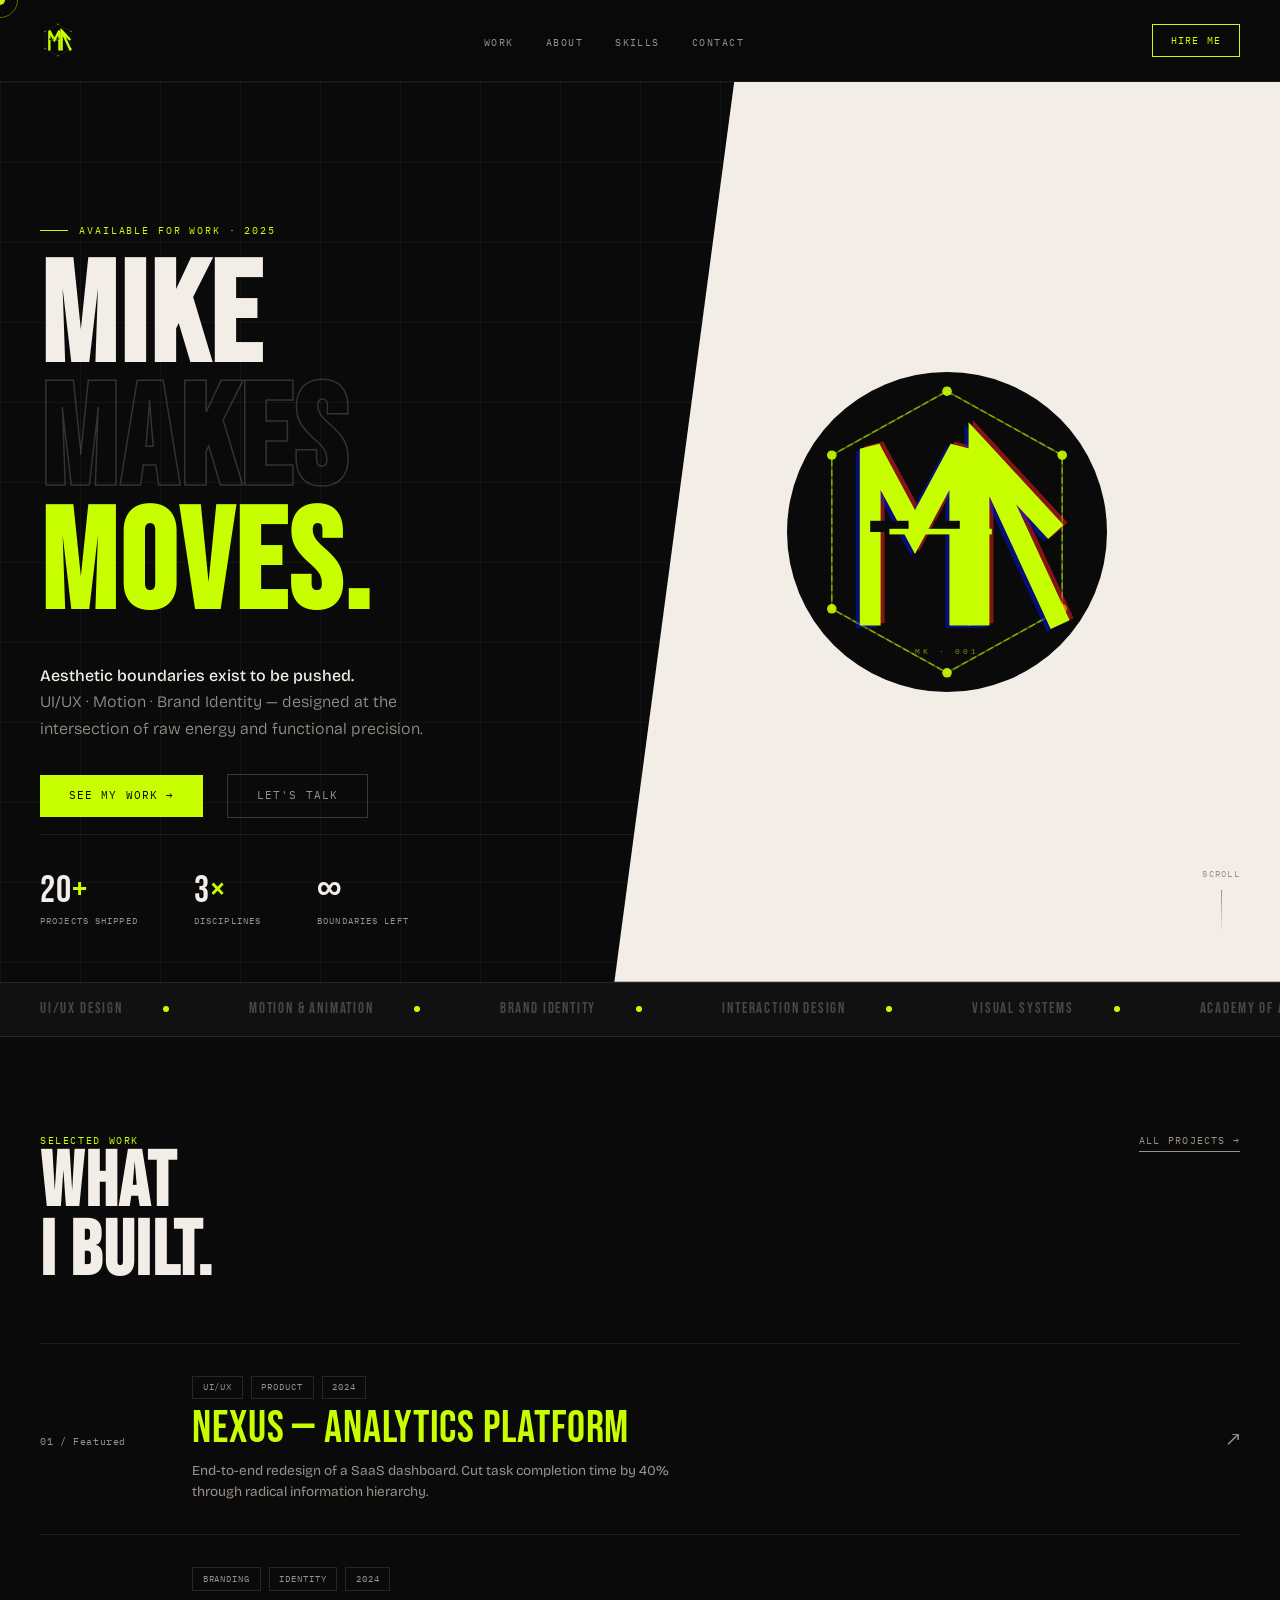
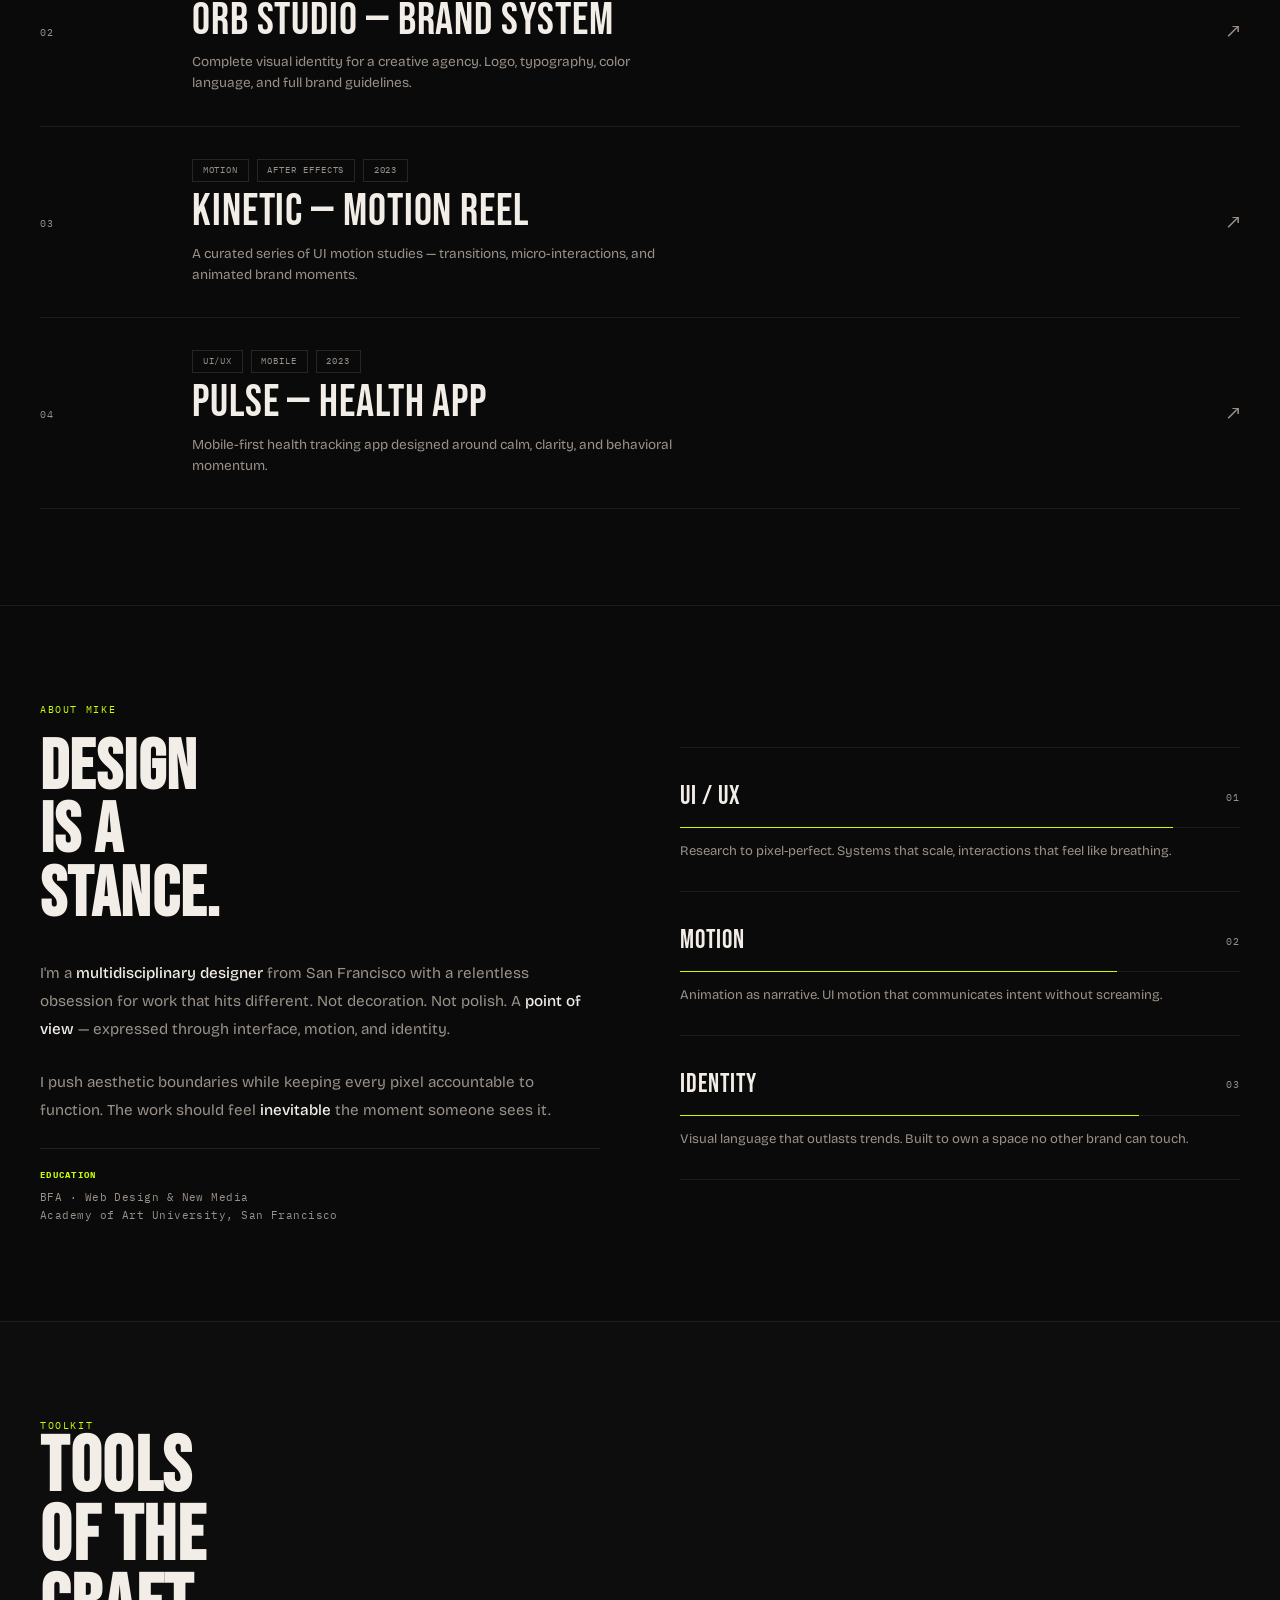
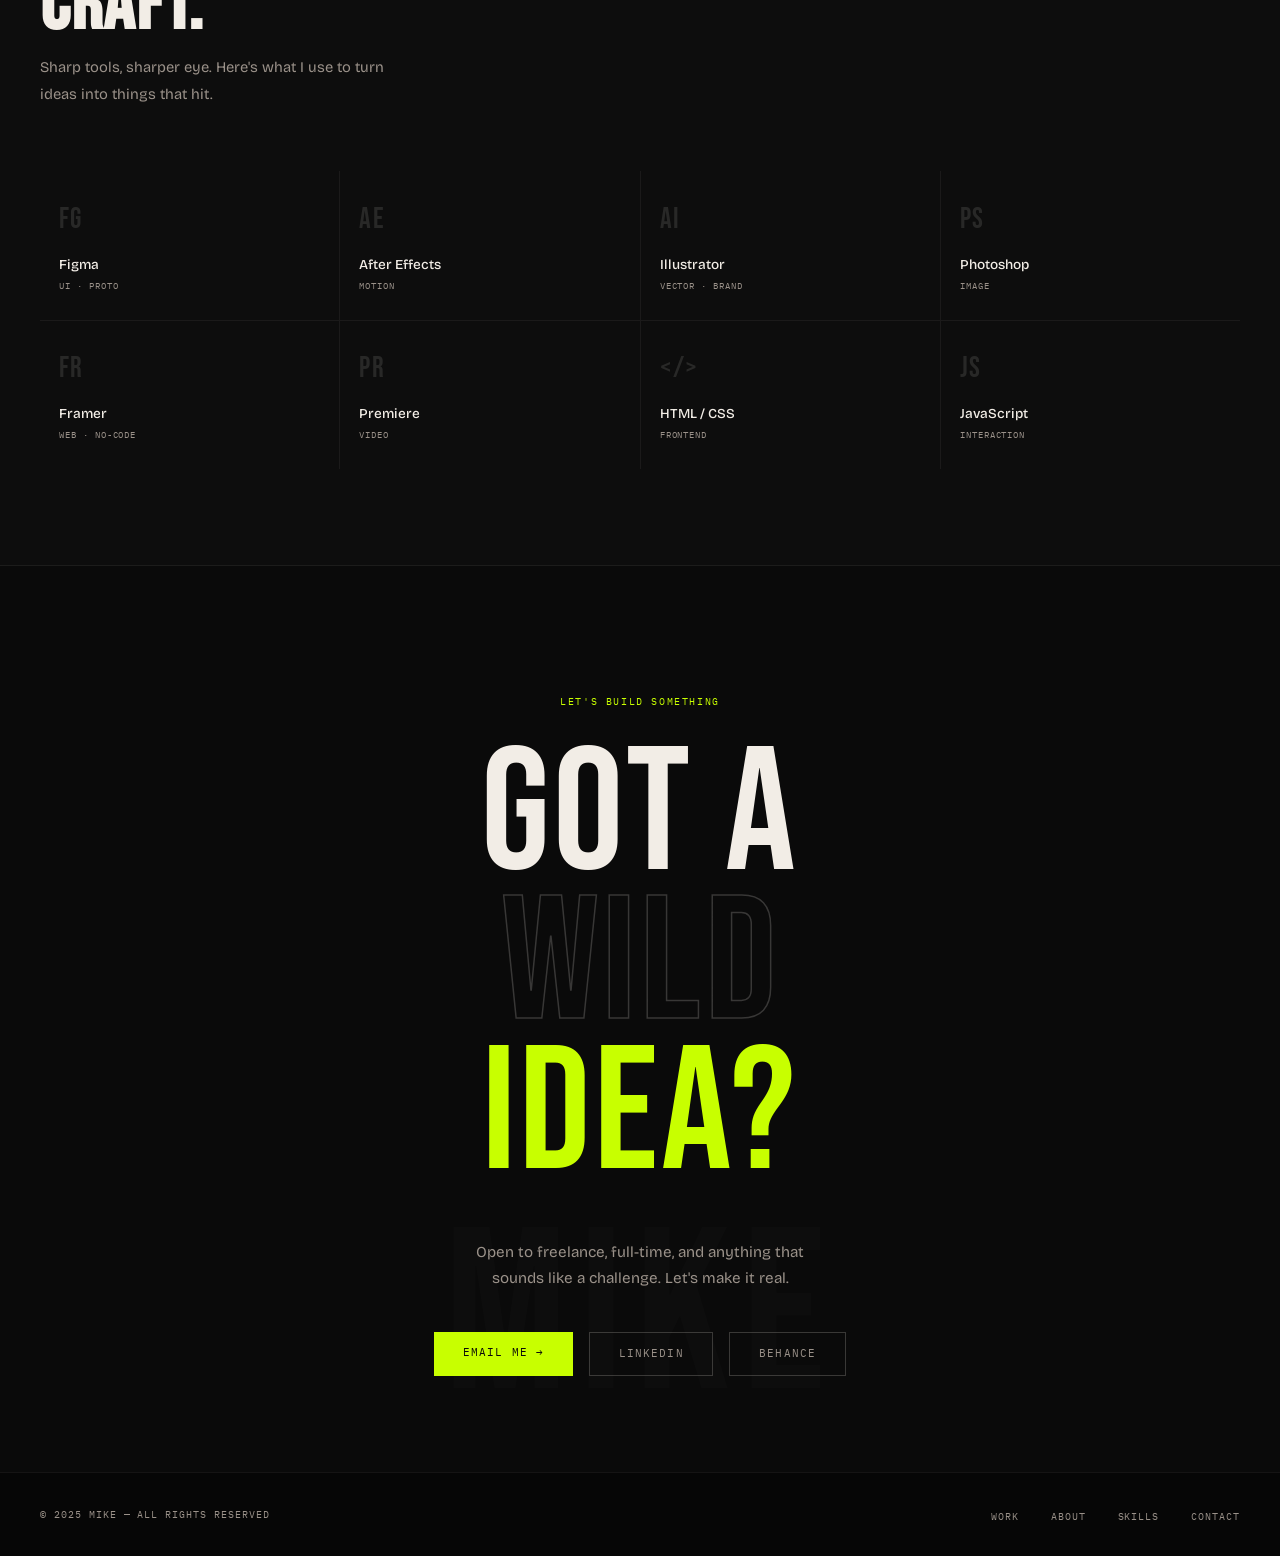
==== index.html @ fc02f21c "Initial commit — Mike portfolio site Co-Authored-By: Claude Sonnet 4.6 <noreply@anthropic.com>" ====
<!DOCTYPE html>
<html lang="en">
<head>
<meta charset="UTF-8"/>
<meta name="viewport" content="width=device-width, initial-scale=1.0"/>
<title>Mike — Designer</title>
<link rel="stylesheet" href="css/style.css"/>
<link href="https://fonts.googleapis.com/css2?family=Bebas+Neue&family=Bricolage+Grotesque:opsz,wght@12..96,200;12..96,400;12..96,500;12..96,700;12..96,800&family=IBM+Plex+Mono:wght@400;500&display=swap" rel="stylesheet"/>
</head>
<body>

<div id="cur"></div>
<div id="cur-ring"></div>

<!-- NAV -->
<nav>
  <a href="#hero" class="n-logo">
    <svg viewBox="0 0 200 200" xmlns="http://www.w3.org/2000/svg" class="n-badge">
      <polygon points="100,12 172,52 172,148 100,188 28,148 28,52" fill="none" stroke="#c8ff00" stroke-width="0.5" opacity="0.12"/>
      <polygon points="100,12 172,52 172,148 100,188 28,148 28,52" fill="none" stroke="#c8ff00" stroke-width="1" opacity="0.3"/>
      <polygon points="100,12 172,52 172,148 100,188 28,148 28,52" fill="none" stroke="#c8ff00" stroke-width="0.9" opacity="0.5" stroke-dasharray="4 2"/>
      <circle cx="100" cy="100" r="56" fill="none" stroke="#0014ff" stroke-width="0.6" stroke-dasharray="3 9" opacity="0.3"/>
      <circle cx="100" cy="12"  r="3" fill="#c8ff00" opacity="0.9"/>
      <circle cx="172" cy="52"  r="3" fill="#c8ff00" opacity="0.9"/>
      <circle cx="172" cy="148" r="3" fill="#c8ff00" opacity="0.9"/>
      <circle cx="100" cy="188" r="3" fill="#c8ff00" opacity="0.9"/>
      <circle cx="28"  cy="148" r="3" fill="#c8ff00" opacity="0.9"/>
      <circle cx="28"  cy="52"  r="3" fill="#c8ff00" opacity="0.9"/>
      <path d="M52 152 L52 48 L80 100 L108 48 L108 152" fill="none" stroke="#c8ff00" stroke-width="13" stroke-linejoin="miter" stroke-linecap="square"/>
      <path d="M120 152 L120 48 L168 100 L120 48 L168 152" fill="none" stroke="#c8ff00" stroke-width="13" stroke-linejoin="miter" stroke-linecap="square"/>
      <rect x="52" y="93" width="24" height="7" fill="#0a0a0a"/>
      <rect x="92" y="93" width="16" height="7" fill="#0a0a0a"/>
      <rect x="64" y="98" width="64" height="3.5" fill="#c8ff00"/>
    </svg>
  </a>
  <ul class="n-links">
    <li><a href="#works">Work</a></li>
    <li><a href="#about">About</a></li>
    <li><a href="#skills">Skills</a></li>
    <li><a href="#contact">Contact</a></li>
  </ul>
  <a href="#contact" class="n-hire">Hire me</a>
</nav>

<!-- HERO -->
<section id="hero">
  <div class="hero-bg-grid"></div>
  <div class="hero-diagonal"></div>
  <div class="hero-diagonal-inner">
    <div class="hero-shape-container">
      <div class="hero-circle" id="badge-hero">
        <!-- Inline logo badge SVG -->
        <svg viewBox="0 0 200 200" xmlns="http://www.w3.org/2000/svg" class="badge-svg">
          <rect width="200" height="200" fill="transparent"/>
          <polygon id="hex-static" points="100,12 172,52 172,148 100,188 28,148 28,52" fill="none" stroke="#c8ff00" stroke-width="0.5" opacity="0.12"/>
          <polygon id="hex-outer" points="100,12 172,52 172,148 100,188 28,148 28,52" fill="none" stroke="#c8ff00" stroke-width="1" opacity="0.3"/>
          <polygon id="hex-spin" points="100,12 172,52 172,148 100,188 28,148 28,52" fill="none" stroke="#c8ff00" stroke-width="0.9" opacity="0.5" stroke-dasharray="4 2"/>
          <circle id="inner-ring" cx="100" cy="100" r="56" fill="none" stroke="#0014ff" stroke-width="0.6" stroke-dasharray="3 9" opacity="0.3"/>
          <circle cx="100" cy="100" r="68" fill="none" stroke="#c8ff00" stroke-width="0.3" stroke-dasharray="1 6" opacity="0.15"/>
          <circle id="dot0" cx="100" cy="12"  r="3" fill="#c8ff00" opacity="0.9"/>
          <circle id="dot1" cx="172" cy="52"  r="3" fill="#c8ff00" opacity="0.9"/>
          <circle id="dot2" cx="172" cy="148" r="3" fill="#c8ff00" opacity="0.9"/>
          <circle id="dot3" cx="100" cy="188" r="3" fill="#c8ff00" opacity="0.9"/>
          <circle id="dot4" cx="28"  cy="148" r="3" fill="#c8ff00" opacity="0.9"/>
          <circle id="dot5" cx="28"  cy="52"  r="3" fill="#c8ff00" opacity="0.9"/>
          <g id="glitch-red" opacity="0.5" transform="translate(2.5,-1.5)">
            <path d="M52 152 L52 48 L80 100 L108 48 L108 152" fill="none" stroke="#ff1f1f" stroke-width="13" stroke-linejoin="miter" stroke-linecap="square"/>
            <path d="M120 152 L120 48 L168 100 L120 48 L168 152" fill="none" stroke="#ff1f1f" stroke-width="13" stroke-linejoin="miter" stroke-linecap="square"/>
          </g>
          <g id="glitch-blue" opacity="0.45" transform="translate(-2.5,1.5)">
            <path d="M52 152 L52 48 L80 100 L108 48 L108 152" fill="none" stroke="#0014ff" stroke-width="13" stroke-linejoin="miter" stroke-linecap="square"/>
            <path d="M120 152 L120 48 L168 100 L120 48 L168 152" fill="none" stroke="#0014ff" stroke-width="13" stroke-linejoin="miter" stroke-linecap="square"/>
          </g>
          <path d="M52 152 L52 48 L80 100 L108 48 L108 152" fill="none" stroke="#c8ff00" stroke-width="13" stroke-linejoin="miter" stroke-linecap="square"/>
          <path d="M120 152 L120 48 L168 100 L120 48 L168 152" fill="none" stroke="#c8ff00" stroke-width="13" stroke-linejoin="miter" stroke-linecap="square"/>
          <rect x="52" y="93" width="24" height="7" fill="#0a0a0a"/>
          <rect x="92" y="93" width="16" height="7" fill="#0a0a0a"/>
          <rect x="64" y="98" width="64" height="3.5" fill="#c8ff00"/>
          <text x="100" y="176" font-family="'Courier New',monospace" font-size="5" fill="#c8ff00" opacity="0.55" text-anchor="middle" letter-spacing="2">MK · 001</text>
        </svg>
      </div>
    </div>
  </div>

  <div class="hero-left">
    <div class="hero-overline">Available for work · 2025</div>
    <h1 class="hero-h1">
      <div>MIKE</div>
      <div class="ghost">MAKES</div>
      <div class="acid-word">MOVES.</div>
    </h1>
    <p class="hero-sub">
      <strong>Aesthetic boundaries exist to be pushed.</strong><br/>
      UI/UX · Motion · Brand Identity — designed at the intersection of raw energy and functional precision.
    </p>
    <div class="hero-cta-row">
      <a href="#works" class="btn-primary">See my work →</a>
      <a href="#contact" class="btn-ghost">Let's talk</a>
    </div>
  </div>

  <div class="hero-bottom">
    <div class="hero-stats">
      <div>
        <div class="stat-n">20<span>+</span></div>
        <div class="stat-l">Projects shipped</div>
      </div>
      <div>
        <div class="stat-n">3<span>×</span></div>
        <div class="stat-l">Disciplines</div>
      </div>
      <div>
        <div class="stat-n">∞</div>
        <div class="stat-l">Boundaries left</div>
      </div>
    </div>
    <a href="#works" class="scroll-hint">
      <span>Scroll</span>
      <div class="scroll-bar"></div>
    </a>
  </div>
</section>

<!-- TICKER -->
<div class="ticker">
  <div class="ticker-track">
    <div class="ticker-item">UI/UX Design <span class="ticker-dot"></span></div>
    <div class="ticker-item">Motion & Animation <span class="ticker-dot"></span></div>
    <div class="ticker-item">Brand Identity <span class="ticker-dot"></span></div>
    <div class="ticker-item">Interaction Design <span class="ticker-dot"></span></div>
    <div class="ticker-item">Visual Systems <span class="ticker-dot"></span></div>
    <div class="ticker-item">Academy of Art · SF <span class="ticker-dot"></span></div>
    <div class="ticker-item">UI/UX Design <span class="ticker-dot"></span></div>
    <div class="ticker-item">Motion & Animation <span class="ticker-dot"></span></div>
    <div class="ticker-item">Brand Identity <span class="ticker-dot"></span></div>
    <div class="ticker-item">Interaction Design <span class="ticker-dot"></span></div>
    <div class="ticker-item">Visual Systems <span class="ticker-dot"></span></div>
    <div class="ticker-item">Academy of Art · SF <span class="ticker-dot"></span></div>
  </div>
</div>

<!-- WORKS -->
<section id="works">
  <div class="section-header">
    <div>
      <div class="section-label">Selected Work</div>
      <h2 class="section-h reveal">WHAT<br/>I BUILT.</h2>
    </div>
    <a href="#" class="see-all">All projects →</a>
  </div>

  <div class="works-list">
    <div class="work-item featured-row reveal">
      <div class="work-idx">01 / Featured</div>
      <div class="work-center">
        <div class="work-tags-row">
          <span class="wtag">UI/UX</span>
          <span class="wtag">Product</span>
          <span class="wtag">2024</span>
        </div>
        <div class="work-title-row">Nexus — Analytics Platform</div>
        <div class="work-desc">End-to-end redesign of a SaaS dashboard. Cut task completion time by 40% through radical information hierarchy.</div>
      </div>
      <div class="work-arrow">↗</div>
    </div>

    <div class="work-item reveal">
      <div class="work-idx">02</div>
      <div class="work-center">
        <div class="work-tags-row">
          <span class="wtag">Branding</span>
          <span class="wtag">Identity</span>
          <span class="wtag">2024</span>
        </div>
        <div class="work-title-row">Orb Studio — Brand System</div>
        <div class="work-desc">Complete visual identity for a creative agency. Logo, typography, color language, and full brand guidelines.</div>
      </div>
      <div class="work-arrow">↗</div>
    </div>

    <div class="work-item reveal">
      <div class="work-idx">03</div>
      <div class="work-center">
        <div class="work-tags-row">
          <span class="wtag">Motion</span>
          <span class="wtag">After Effects</span>
          <span class="wtag">2023</span>
        </div>
        <div class="work-title-row">Kinetic — Motion Reel</div>
        <div class="work-desc">A curated series of UI motion studies — transitions, micro-interactions, and animated brand moments.</div>
      </div>
      <div class="work-arrow">↗</div>
    </div>

    <div class="work-item reveal">
      <div class="work-idx">04</div>
      <div class="work-center">
        <div class="work-tags-row">
          <span class="wtag">UI/UX</span>
          <span class="wtag">Mobile</span>
          <span class="wtag">2023</span>
        </div>
        <div class="work-title-row">Pulse — Health App</div>
        <div class="work-desc">Mobile-first health tracking app designed around calm, clarity, and behavioral momentum.</div>
      </div>
      <div class="work-arrow">↗</div>
    </div>
  </div>
</section>

<!-- ABOUT -->
<section id="about">
  <div class="about-left reveal">
    <div class="about-label">About Mike</div>
    <h2 class="about-h">DESIGN<br/>IS A<br/>STANCE.</h2>
    <p class="about-body">
      I'm a <strong>multidisciplinary designer</strong> from San Francisco with a relentless obsession for work that hits different. Not decoration. Not polish. A <strong>point of view</strong> — expressed through interface, motion, and identity.
    </p>
    <p class="about-body">
      I push aesthetic boundaries while keeping every pixel accountable to function. The work should feel <strong>inevitable</strong> the moment someone sees it.
    </p>
    <div class="about-edu">
      <b>Education</b>
      BFA · Web Design & New Media<br/>Academy of Art University, San Francisco
    </div>
  </div>

  <div class="about-right reveal">
    <div class="discipline-card">
      <div class="disc-header">
        <span class="disc-name">UI / UX</span>
        <span class="disc-num">01</span>
      </div>
      <div class="disc-bar"><div class="disc-bar-fill" style="--w:88%"></div></div>
      <div class="disc-desc">Research to pixel-perfect. Systems that scale, interactions that feel like breathing.</div>
    </div>
    <div class="discipline-card">
      <div class="disc-header">
        <span class="disc-name">Motion</span>
        <span class="disc-num">02</span>
      </div>
      <div class="disc-bar"><div class="disc-bar-fill" style="--w:78%"></div></div>
      <div class="disc-desc">Animation as narrative. UI motion that communicates intent without screaming.</div>
    </div>
    <div class="discipline-card">
      <div class="disc-header">
        <span class="disc-name">Identity</span>
        <span class="disc-num">03</span>
      </div>
      <div class="disc-bar"><div class="disc-bar-fill" style="--w:82%"></div></div>
      <div class="disc-desc">Visual language that outlasts trends. Built to own a space no other brand can touch.</div>
    </div>
  </div>
</section>

<!-- SKILLS -->
<section id="skills">
  <div class="skills-top">
    <div class="reveal">
      <div class="section-label">Toolkit</div>
      <h2 class="section-h">TOOLS<br/>OF THE<br/>CRAFT.</h2>
      <p class="skills-intro">Sharp tools, sharper eye. Here's what I use to turn ideas into things that hit.</p>
    </div>
  </div>
  <div class="skills-mosaic reveal">
    <div class="sk"><div class="sk-abbr">Fg</div><div class="sk-name">Figma</div><div class="sk-cat">UI · Proto</div></div>
    <div class="sk"><div class="sk-abbr">Ae</div><div class="sk-name">After Effects</div><div class="sk-cat">Motion</div></div>
    <div class="sk"><div class="sk-abbr">Ai</div><div class="sk-name">Illustrator</div><div class="sk-cat">Vector · Brand</div></div>
    <div class="sk"><div class="sk-abbr">Ps</div><div class="sk-name">Photoshop</div><div class="sk-cat">Image</div></div>
    <div class="sk"><div class="sk-abbr">Fr</div><div class="sk-name">Framer</div><div class="sk-cat">Web · No-code</div></div>
    <div class="sk"><div class="sk-abbr">Pr</div><div class="sk-name">Premiere</div><div class="sk-cat">Video</div></div>
    <div class="sk"><div class="sk-abbr">&lt;/&gt;</div><div class="sk-name">HTML / CSS</div><div class="sk-cat">Frontend</div></div>
    <div class="sk"><div class="sk-abbr">Js</div><div class="sk-name">JavaScript</div><div class="sk-cat">Interaction</div></div>
  </div>
</section>

<!-- CONTACT -->
<section id="contact">
  <div class="contact-bg-text">MIKE</div>
  <div class="section-label" style="margin-bottom:2rem;text-align:center;">Let's build something</div>
  <div class="contact-giant reveal">
    <div class="line1">GOT A</div>
    <div class="line2">WILD</div>
    <div class="line3">IDEA?</div>
  </div>
  <p class="contact-meta reveal">Open to freelance, full-time, and anything that sounds like a challenge. Let's make it real.</p>
  <div class="contact-btns reveal">
    <a href="mailto:mike@email.com" class="btn-primary">Email me →</a>
    <a href="https://linkedin.com/in/mike" class="btn-ghost" target="_blank">LinkedIn</a>
    <a href="https://behance.net/mike" class="btn-ghost" target="_blank">Behance</a>
  </div>
</section>

<!-- FOOTER -->
<footer>
  <span class="f-copy">© 2025 Mike — All rights reserved</span>
  <ul class="f-links">
    <li><a href="#works">Work</a></li>
    <li><a href="#about">About</a></li>
    <li><a href="#skills">Skills</a></li>
    <li><a href="#contact">Contact</a></li>
  </ul>
</footer>

<script src="js/logo.js"></script>
<script src="js/main.js"></script>
</body>
</html>
---- css/style.css ----
/* ── RESET & ROOT ── */
*, *::before, *::after { box-sizing: border-box; margin: 0; padding: 0; }

:root {
  --ink:    #0a0a0a;
  --paper:  #f2ede6;
  --acid:   #c8ff00;
  --red:    #ff1f1f;
  --blue:   #0014ff;
  --muted:  #9a9189;
  --border: rgba(242,237,230,0.08);
  --f-display: 'Bebas Neue', sans-serif;
  --f-body:    'Bricolage Grotesque', sans-serif;
  --f-mono:    'IBM Plex Mono', monospace;
}

html { scroll-behavior: smooth; }

body {
  background: var(--ink);
  color: var(--paper);
  font-family: var(--f-body);
  font-size: 16px;
  line-height: 1.6;
  overflow-x: hidden;
  cursor: none;
}

a { text-decoration: none; color: inherit; }

/* ── CURSOR ── */
#cur {
  width: 10px; height: 10px;
  background: var(--acid);
  border-radius: 50%;
  position: fixed; top: 0; left: 0;
  pointer-events: none; z-index: 9999;
  transform: translate(-50%, -50%);
  mix-blend-mode: difference;
}
#cur-ring {
  width: 36px; height: 36px;
  border: 1px solid rgba(200,255,0,0.4);
  border-radius: 50%;
  position: fixed; top: 0; left: 0;
  pointer-events: none; z-index: 9998;
  transform: translate(-50%, -50%);
  transition: width 0.25s, height 0.25s, border-color 0.25s;
}

/* ── NAV ── */
nav {
  display: flex;
  justify-content: space-between;
  align-items: center;
  padding: 1.4rem 2.5rem;
  border-bottom: 1px solid var(--border);
  position: sticky; top: 0; z-index: 200;
  background: rgba(10,10,10,0.92);
  backdrop-filter: blur(16px);
}
.n-logo {
  font-family: var(--f-display);
  font-size: 1.6rem; letter-spacing: .08em;
  color: var(--paper);
}
.n-logo em { color: var(--acid); font-style: normal; }
.n-badge { width: 36px; height: 36px; display: block; }
.n-links { display: flex; gap: 2rem; list-style: none; }
.n-links a {
  font-family: var(--f-mono); font-size: .65rem;
  text-transform: uppercase; letter-spacing: .14em;
  color: var(--muted); transition: color .15s;
}
.n-links a:hover { color: var(--acid); }
.n-hire {
  font-family: var(--f-mono); font-size: .65rem;
  text-transform: uppercase; letter-spacing: .12em;
  border: 1px solid var(--acid); color: var(--acid);
  padding: .45rem 1.1rem; transition: background .2s, color .2s;
}
.n-hire:hover { background: var(--acid); color: var(--ink); }

/* ── HERO ── */
#hero {
  min-height: 100vh;
  display: grid;
  grid-template-rows: 1fr auto;
  padding: 0 2.5rem 3rem;
  position: relative; overflow: hidden;
}
.hero-bg-grid {
  position: absolute; inset: 0;
  background-image:
    linear-gradient(rgba(242,237,230,.04) 1px, transparent 1px),
    linear-gradient(90deg, rgba(242,237,230,.04) 1px, transparent 1px);
  background-size: 80px 80px;
  pointer-events: none;
}
.hero-diagonal {
  position: absolute; top: 0; right: 0;
  width: 52%; height: 100%;
  background: var(--paper);
  clip-path: polygon(18% 0, 100% 0, 100% 100%, 0% 100%);
  pointer-events: none;
}
.hero-diagonal-inner {
  position: absolute; top: 0; right: 0;
  width: 52%; height: 100%;
  clip-path: polygon(18% 0, 100% 0, 100% 100%, 0% 100%);
  display: flex; align-items: center; justify-content: center;
  overflow: hidden; pointer-events: none;
}
.hero-shape-container {
  display: flex; align-items: center; justify-content: center;
  width: 100%; height: 100%;
}
.hero-circle {
  width: 320px; height: 320px;
  background: var(--ink);
  border-radius: 50%;
  display: flex; align-items: center; justify-content: center;
  pointer-events: auto;
}
.badge-svg { width: 100%; height: 100%; display: block; }

.hero-left {
  display: flex; flex-direction: column; justify-content: flex-end;
  padding-bottom: 1rem; max-width: 52%;
  position: relative; z-index: 2;
}
.hero-overline {
  font-family: var(--f-mono); font-size: .65rem;
  text-transform: uppercase; letter-spacing: .18em;
  color: var(--acid); margin-bottom: 1.2rem;
  display: flex; align-items: center; gap: .7rem;
}
.hero-overline::before {
  content: ''; display: inline-block;
  width: 28px; height: 1px; background: var(--acid);
}
.hero-h1 {
  font-family: var(--f-display);
  font-size: clamp(5.5rem, 11vw, 9.5rem);
  line-height: .88; letter-spacing: .02em;
  color: var(--paper); margin-bottom: .6rem;
}
.hero-h1 .ghost {
  -webkit-text-stroke: 1.5px rgba(242,237,230,0.18);
  color: transparent;
}
.hero-h1 .acid-word { color: var(--acid); }
.hero-sub {
  font-size: 1rem; color: var(--muted);
  max-width: 400px; line-height: 1.65;
  font-weight: 300; margin-top: 1.5rem; margin-bottom: 2rem;
}
.hero-sub strong { color: var(--paper); font-weight: 500; }
.hero-cta-row { display: flex; align-items: center; gap: 1.5rem; }

.btn-primary {
  font-family: var(--f-mono); font-size: .7rem;
  text-transform: uppercase; letter-spacing: .1em;
  background: var(--acid); color: var(--ink);
  padding: .75rem 1.8rem;
  transition: transform .2s, box-shadow .2s;
  display: inline-block;
}
.btn-primary:hover { transform: translateY(-3px); box-shadow: 0 12px 32px rgba(200,255,0,.25); }

.btn-ghost {
  font-family: var(--f-mono); font-size: .7rem;
  text-transform: uppercase; letter-spacing: .1em;
  border: 1px solid rgba(242,237,230,.2); color: var(--muted);
  padding: .75rem 1.8rem; transition: border-color .2s, color .2s;
}
.btn-ghost:hover { border-color: var(--paper); color: var(--paper); }

.hero-bottom {
  display: flex; align-items: center; justify-content: space-between;
  padding-top: 2rem; border-top: 1px solid var(--border);
  position: relative; z-index: 2;
}
.hero-stats { display: flex; gap: 3.5rem; }
.stat-n {
  font-family: var(--f-display); font-size: 2.4rem;
  color: var(--paper); letter-spacing: .02em; line-height: 1;
}
.stat-n span { color: var(--acid); }
.stat-l {
  font-family: var(--f-mono); font-size: .58rem;
  text-transform: uppercase; letter-spacing: .12em;
  color: var(--muted); margin-top: .2rem;
}
.scroll-hint {
  font-family: var(--f-mono); font-size: .58rem;
  text-transform: uppercase; letter-spacing: .14em;
  color: var(--muted); display: flex; flex-direction: column;
  align-items: center; gap: .5rem;
}
.scroll-bar {
  width: 1px; height: 44px;
  background: linear-gradient(to bottom, var(--muted), transparent);
  animation: scrollpulse 2s ease-in-out infinite;
}
@keyframes scrollpulse {
  0%,100% { transform: scaleY(1); opacity: 1; }
  50% { transform: scaleY(.3); opacity: .2; }
}

/* ── TICKER ── */
.ticker {
  overflow: hidden;
  border-top: 1px solid rgba(242,237,230,.1);
  border-bottom: 1px solid rgba(242,237,230,.1);
  padding: .9rem 0; background: #111;
}
.ticker-track {
  display: flex; gap: 0;
  animation: tick 22s linear infinite;
  white-space: nowrap;
}
.ticker-item {
  font-family: var(--f-display);
  font-size: .95rem; letter-spacing: .12em;
  text-transform: uppercase; color: rgba(242,237,230,.25);
  padding: 0 2.5rem;
  display: flex; align-items: center; gap: 2.5rem; flex-shrink: 0;
}
.ticker-dot {
  width: 6px; height: 6px; background: var(--acid);
  border-radius: 50%; flex-shrink: 0;
}
@keyframes tick { from { transform: translateX(0); } to { transform: translateX(-50%); } }

/* ── WORKS ── */
#works { padding: 6rem 2.5rem; }
.section-header {
  display: flex; align-items: baseline; justify-content: space-between;
  margin-bottom: 3.5rem;
}
.section-label {
  font-family: var(--f-mono); font-size: .63rem;
  text-transform: uppercase; letter-spacing: .16em; color: var(--acid);
}
.section-h {
  font-family: var(--f-display);
  font-size: clamp(3rem, 6vw, 5.5rem);
  letter-spacing: .02em; line-height: .9; color: var(--paper);
}
.see-all {
  font-family: var(--f-mono); font-size: .63rem;
  text-transform: uppercase; letter-spacing: .12em;
  color: var(--muted); border-bottom: 1px solid var(--muted);
  padding-bottom: .15rem; transition: color .2s, border-color .2s;
}
.see-all:hover { color: var(--acid); border-color: var(--acid); }
.works-list { display: flex; flex-direction: column; gap: 0; }
.work-item {
  display: grid;
  grid-template-columns: 120px 1fr auto;
  align-items: center; gap: 2rem;
  padding: 2rem 0;
  border-top: 1px solid var(--border);
  transition: padding-left .3s;
  position: relative;
}
.work-item:last-child { border-bottom: 1px solid var(--border); }
.work-item:hover { padding-left: 1rem; }
.work-item::before {
  content: ''; position: absolute;
  left: 0; top: 0; bottom: 0;
  width: 0; background: rgba(200,255,0,.04);
  transition: width .3s;
}
.work-item:hover::before { width: 100%; }
.work-idx {
  font-family: var(--f-mono); font-size: .65rem;
  color: var(--muted); letter-spacing: .06em; padding-top: .2rem;
}
.work-tags-row { display: flex; gap: .5rem; margin-bottom: .5rem; }
.wtag {
  font-family: var(--f-mono); font-size: .58rem;
  text-transform: uppercase; letter-spacing: .1em;
  padding: .2rem .6rem;
  border: 1px solid rgba(242,237,230,.12); color: var(--muted);
}
.work-title-row {
  font-family: var(--f-display);
  font-size: clamp(1.8rem, 3.5vw, 3rem);
  letter-spacing: .02em; color: var(--paper); line-height: 1;
}
.work-desc {
  font-size: .85rem; color: var(--muted);
  margin-top: .5rem; max-width: 500px; line-height: 1.55;
}
.work-arrow {
  font-family: var(--f-mono); font-size: 1.4rem;
  color: var(--muted); transition: color .2s, transform .2s;
}
.work-item:hover .work-arrow { color: var(--acid); transform: translate(4px,-4px); }
.work-item.featured-row .work-title-row { color: var(--acid); }

/* ── ABOUT ── */
#about {
  padding: 6rem 2.5rem;
  display: grid; grid-template-columns: 1fr 1fr; gap: 5rem;
  align-items: center;
  border-top: 1px solid var(--border);
}
.about-label {
  font-family: var(--f-mono); font-size: .63rem;
  text-transform: uppercase; letter-spacing: .16em;
  color: var(--acid); margin-bottom: 1.2rem;
}
.about-h {
  font-family: var(--f-display);
  font-size: clamp(2.8rem, 5.5vw, 5rem);
  letter-spacing: .02em; line-height: .9;
  color: var(--paper); margin-bottom: 2rem;
}
.about-body {
  font-size: .95rem; color: var(--muted);
  line-height: 1.85; margin-bottom: 1.5rem;
}
.about-body strong { color: var(--paper); font-weight: 500; }
.about-edu {
  font-family: var(--f-mono); font-size: .7rem;
  color: var(--muted); letter-spacing: .04em;
  border-top: 1px solid rgba(242,237,230,.1);
  padding-top: 1.2rem; margin-top: 1.5rem;
}
.about-edu b {
  display: block; font-family: var(--f-mono);
  font-size: .58rem; text-transform: uppercase;
  letter-spacing: .14em; color: var(--acid); margin-bottom: .4rem;
}
.about-right { display: flex; flex-direction: column; gap: 0; }
.discipline-card {
  padding: 1.8rem 0;
  border-top: 1px solid rgba(242,237,230,.08);
}
.discipline-card:last-child { border-bottom: 1px solid rgba(242,237,230,.08); }
.disc-header { display: flex; align-items: center; justify-content: space-between; margin-bottom: .6rem; }
.disc-name { font-family: var(--f-display); font-size: 1.6rem; letter-spacing: .04em; color: var(--paper); }
.disc-num { font-family: var(--f-mono); font-size: .6rem; color: var(--muted); letter-spacing: .08em; }
.disc-bar { height: 1px; background: rgba(242,237,230,.08); margin-bottom: .8rem; position: relative; overflow: hidden; }
.disc-bar-fill {
  position: absolute; top: 0; left: 0; height: 100%;
  background: var(--acid); width: 0;
  animation: barGrow 1.5s ease forwards;
  animation-delay: .4s;
}
@keyframes barGrow { to { width: var(--w); } }
.disc-desc { font-size: .82rem; color: var(--muted); line-height: 1.6; }

/* ── SKILLS ── */
#skills {
  padding: 6rem 2.5rem;
  border-top: 1px solid var(--border);
  background: #0d0d0d;
}
.skills-top { display: grid; grid-template-columns: 1fr 2fr; gap: 4rem; align-items: start; }
.skills-intro { font-size: .92rem; color: var(--muted); line-height: 1.8; margin-top: .8rem; }
.skills-mosaic {
  display: grid; grid-template-columns: repeat(4, 1fr);
  gap: 1px; background: rgba(242,237,230,.06);
  margin-top: 4rem;
}
.sk { background: #0d0d0d; padding: 1.6rem 1.2rem; transition: background .2s; }
.sk:hover { background: #161616; }
.sk-abbr {
  font-family: var(--f-display); font-size: 1.8rem;
  letter-spacing: .04em; color: rgba(242,237,230,.12);
  margin-bottom: .7rem; transition: color .2s;
}
.sk:hover .sk-abbr { color: var(--acid); }
.sk-name { font-weight: 500; font-size: .85rem; color: var(--paper); margin-bottom: .2rem; }
.sk-cat { font-family: var(--f-mono); font-size: .58rem; text-transform: uppercase; letter-spacing: .1em; color: var(--muted); }

/* ── CONTACT ── */
#contact {
  padding: 8rem 2.5rem 6rem;
  border-top: 1px solid var(--border);
  text-align: center; position: relative; overflow: hidden;
}
.contact-bg-text {
  position: absolute; bottom: -2rem; left: 50%; transform: translateX(-50%);
  font-family: var(--f-display); font-size: 18vw;
  color: rgba(242,237,230,.015); white-space: nowrap;
  pointer-events: none; letter-spacing: .05em; user-select: none;
}
.contact-giant {
  font-family: var(--f-display);
  font-size: clamp(4rem, 14vw, 11rem);
  letter-spacing: .02em; line-height: .85;
  position: relative; z-index: 2; margin-bottom: 3rem;
}
.contact-giant .line1 { color: var(--paper); }
.contact-giant .line2 { -webkit-text-stroke: 1.5px rgba(242,237,230,.2); color: transparent; }
.contact-giant .line3 { color: var(--acid); }
.contact-meta {
  font-size: .95rem; color: var(--muted);
  max-width: 380px; margin: 0 auto 2.5rem;
  line-height: 1.75; position: relative; z-index: 2;
}
.contact-btns { display: flex; gap: 1rem; justify-content: center; flex-wrap: wrap; position: relative; z-index: 2; }

/* ── FOOTER ── */
footer {
  background: #060606;
  border-top: 1px solid rgba(242,237,230,.06);
  padding: 1.8rem 2.5rem;
  display: flex; justify-content: space-between; align-items: center;
}
.f-copy { font-family: var(--f-mono); font-size: .6rem; text-transform: uppercase; letter-spacing: .1em; color: var(--muted); }
.f-links { display: flex; gap: 2rem; list-style: none; }
.f-links a { font-family: var(--f-mono); font-size: .6rem; text-transform: uppercase; letter-spacing: .1em; color: var(--muted); transition: color .15s; }
.f-links a:hover { color: var(--acid); }

/* ── REVEAL ── */
.reveal { opacity: 0; transform: translateY(40px); transition: opacity .8s ease, transform .8s ease; }
.reveal.in { opacity: 1; transform: translateY(0); }
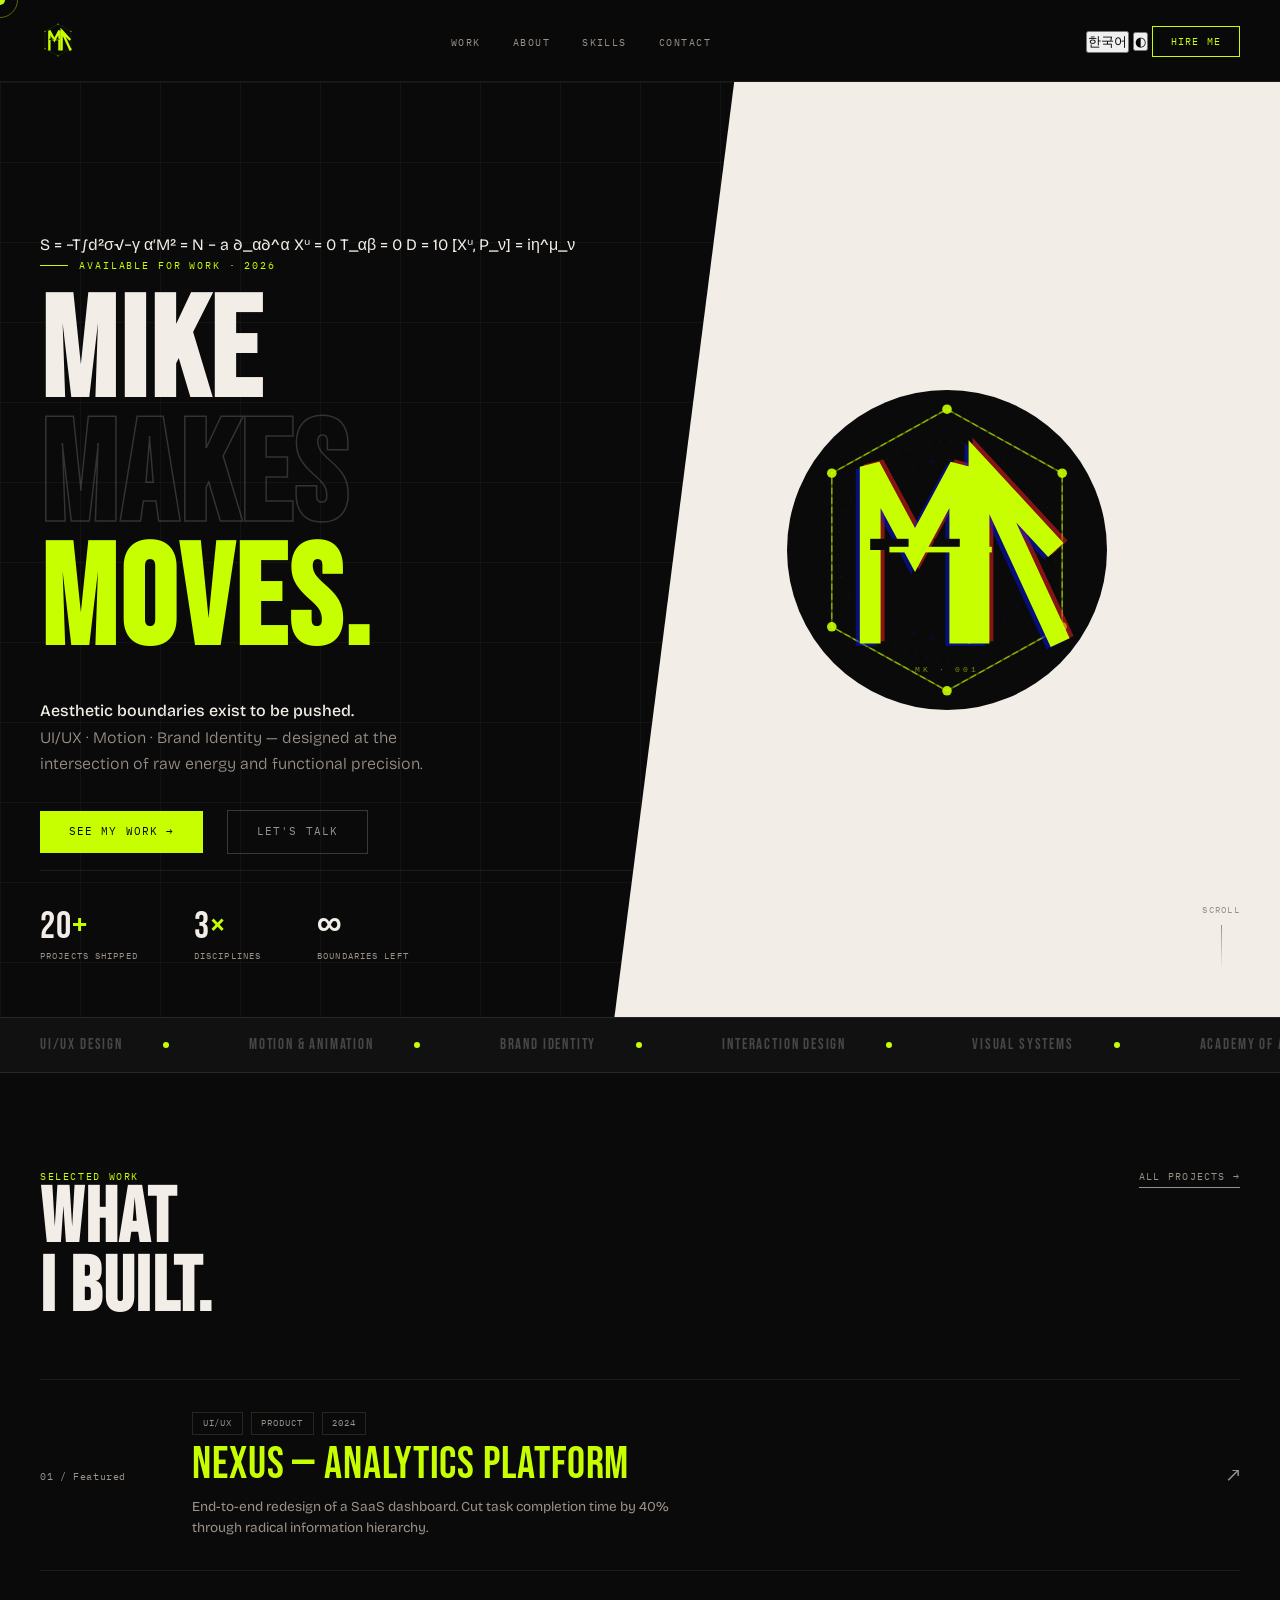
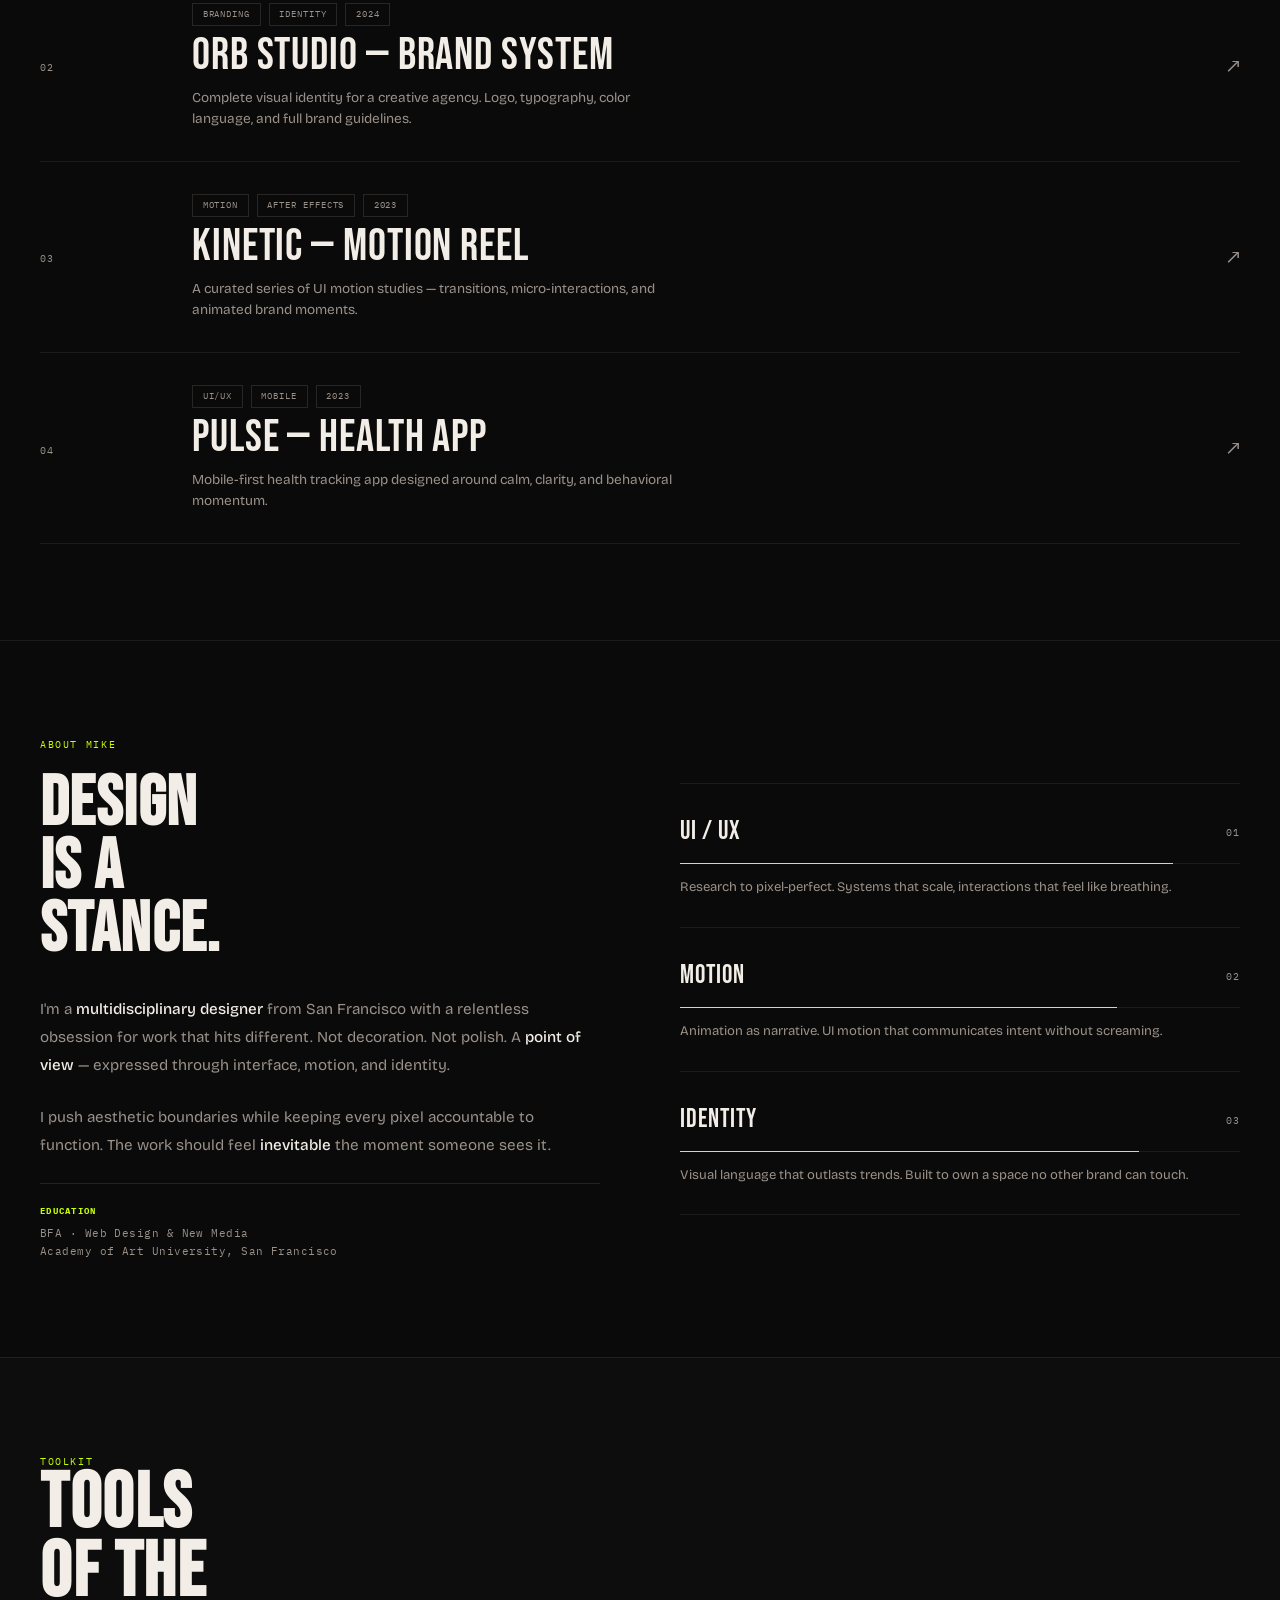
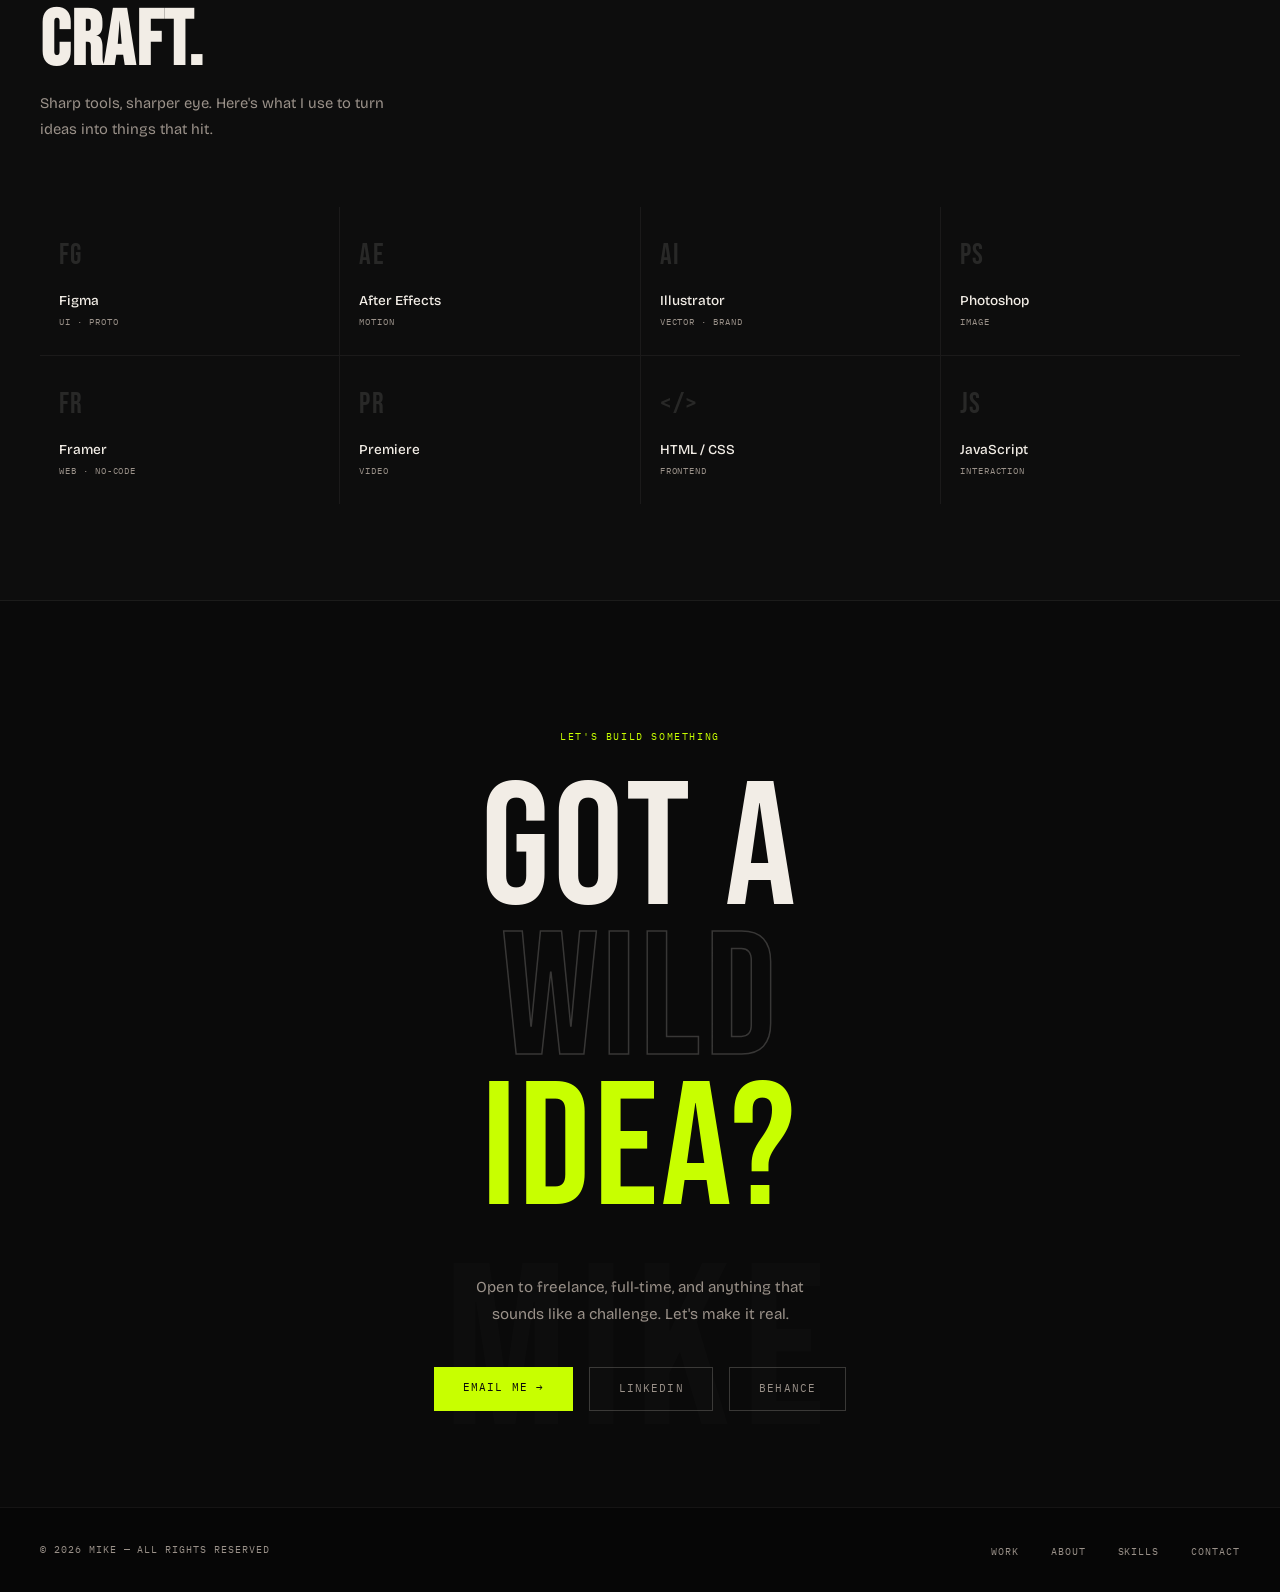
==== commit b0011757: "Update year references from 2025 to 2026 Co-Authored-By: Claude Sonnet 4.6 <noreply@anthropic.com>" ====
--- a/index.html
+++ b/index.html
@@ -5,7 +5,7 @@
 <meta name="viewport" content="width=device-width, initial-scale=1.0"/>
 <title>Mike — Designer</title>
 <link rel="stylesheet" href="css/style.css"/>
-<link href="https://fonts.googleapis.com/css2?family=Bebas+Neue&family=Bricolage+Grotesque:opsz,wght@12..96,200;12..96,400;12..96,500;12..96,700;12..96,800&family=IBM+Plex+Mono:wght@400;500&display=swap" rel="stylesheet"/>
+<link href="https://fonts.googleapis.com/css2?family=Bebas+Neue&family=Black+Han+Sans&family=Noto+Sans+KR:wght@400;500;700&family=Bricolage+Grotesque:opsz,wght@12..96,200;12..96,400;12..96,500;12..96,700;12..96,800&family=IBM+Plex+Mono:wght@400;500&display=swap" rel="stylesheet"/>
 </head>
 <body>
 
@@ -34,22 +34,26 @@
     </svg>
   </a>
   <ul class="n-links">
-    <li><a href="#works">Work</a></li>
-    <li><a href="#about">About</a></li>
-    <li><a href="#skills">Skills</a></li>
-    <li><a href="#contact">Contact</a></li>
+    <li><a href="#works" data-i18n="nav.work">Work</a></li>
+    <li><a href="#about" data-i18n="nav.about">About</a></li>
+    <li><a href="#skills" data-i18n="nav.skills">Skills</a></li>
+    <li><a href="#contact" data-i18n="nav.contact">Contact</a></li>
   </ul>
-  <a href="#contact" class="n-hire">Hire me</a>
+  <div class="nav-toggles">
+    <button class="toggle-btn" id="lang-toggle">한국어</button>
+    <button class="toggle-btn" id="invert-toggle">◐</button>
+    <a href="#contact" class="n-hire" data-i18n="nav.hire">Hire me</a>
+  </div>
 </nav>
 
 <!-- HERO -->
 <section id="hero">
   <div class="hero-bg-grid"></div>
+  <canvas id="quantum-canvas"></canvas>
   <div class="hero-diagonal"></div>
   <div class="hero-diagonal-inner">
     <div class="hero-shape-container">
       <div class="hero-circle" id="badge-hero">
-        <!-- Inline logo badge SVG -->
         <svg viewBox="0 0 200 200" xmlns="http://www.w3.org/2000/svg" class="badge-svg">
           <rect width="200" height="200" fill="transparent"/>
           <polygon id="hex-static" points="100,12 172,52 172,148 100,188 28,148 28,52" fill="none" stroke="#c8ff00" stroke-width="0.5" opacity="0.12"/>
@@ -82,20 +86,27 @@
     </div>
   </div>
 
+  <div class="q-readouts" aria-hidden="true">
+    <span class="q-eq" style="top:8%;left:3%">S = −T∫d²σ√−γ</span>
+    <span class="q-eq" style="top:17%;left:14%">α′M² = N − a</span>
+    <span class="q-eq" style="top:27%;left:5%">∂_α∂^α Xᵘ = 0</span>
+    <span class="q-eq" style="top:9%;left:38%">T_αβ = 0</span>
+    <span class="q-eq" style="top:22%;left:30%">D = 10</span>
+    <span class="q-eq" style="top:36%;left:20%">[Xᵘ, P_ν] = iη^μ_ν</span>
+  </div>
+
   <div class="hero-left">
-    <div class="hero-overline">Available for work · 2025</div>
+    <div class="hero-overline" data-i18n="hero.overline">Available for work · 2026</div>
     <h1 class="hero-h1">
       <div>MIKE</div>
-      <div class="ghost">MAKES</div>
-      <div class="acid-word">MOVES.</div>
+      <div class="ghost" data-i18n="hero.h1.makes">MAKES</div>
+      <div class="acid-word" data-i18n="hero.h1.moves">MOVES.</div>
     </h1>
-    <p class="hero-sub">
-      <strong>Aesthetic boundaries exist to be pushed.</strong><br/>
-      UI/UX · Motion · Brand Identity — designed at the intersection of raw energy and functional precision.
-    </p>
+    <p class="hero-sub" data-i18n="hero.sub"><strong>Aesthetic boundaries exist to be pushed.</strong><br/>
+      UI/UX · Motion · Brand Identity — designed at the intersection of raw energy and functional precision.</p>
     <div class="hero-cta-row">
-      <a href="#works" class="btn-primary">See my work →</a>
-      <a href="#contact" class="btn-ghost">Let's talk</a>
+      <a href="#works" class="btn-primary" data-i18n="hero.cta.work">See my work →</a>
+      <a href="#contact" class="btn-ghost" data-i18n="hero.cta.talk">Let's talk</a>
     </div>
   </div>
 
@@ -103,19 +114,19 @@
     <div class="hero-stats">
       <div>
         <div class="stat-n">20<span>+</span></div>
-        <div class="stat-l">Projects shipped</div>
+        <div class="stat-l" data-i18n="stat.projects">Projects shipped</div>
       </div>
       <div>
         <div class="stat-n">3<span>×</span></div>
-        <div class="stat-l">Disciplines</div>
+        <div class="stat-l" data-i18n="stat.disciplines">Disciplines</div>
       </div>
       <div>
         <div class="stat-n">∞</div>
-        <div class="stat-l">Boundaries left</div>
+        <div class="stat-l" data-i18n="stat.boundaries">Boundaries left</div>
       </div>
     </div>
     <a href="#works" class="scroll-hint">
-      <span>Scroll</span>
+      <span data-i18n="hero.scroll">Scroll</span>
       <div class="scroll-bar"></div>
     </a>
   </div>
@@ -124,18 +135,18 @@
 <!-- TICKER -->
 <div class="ticker">
   <div class="ticker-track">
-    <div class="ticker-item">UI/UX Design <span class="ticker-dot"></span></div>
-    <div class="ticker-item">Motion & Animation <span class="ticker-dot"></span></div>
-    <div class="ticker-item">Brand Identity <span class="ticker-dot"></span></div>
-    <div class="ticker-item">Interaction Design <span class="ticker-dot"></span></div>
-    <div class="ticker-item">Visual Systems <span class="ticker-dot"></span></div>
-    <div class="ticker-item">Academy of Art · SF <span class="ticker-dot"></span></div>
-    <div class="ticker-item">UI/UX Design <span class="ticker-dot"></span></div>
-    <div class="ticker-item">Motion & Animation <span class="ticker-dot"></span></div>
-    <div class="ticker-item">Brand Identity <span class="ticker-dot"></span></div>
-    <div class="ticker-item">Interaction Design <span class="ticker-dot"></span></div>
-    <div class="ticker-item">Visual Systems <span class="ticker-dot"></span></div>
-    <div class="ticker-item">Academy of Art · SF <span class="ticker-dot"></span></div>
+    <div class="ticker-item"><span data-i18n="ticker.uiux">UI/UX Design</span> <span class="ticker-dot"></span></div>
+    <div class="ticker-item"><span data-i18n="ticker.motion">Motion & Animation</span> <span class="ticker-dot"></span></div>
+    <div class="ticker-item"><span data-i18n="ticker.brand">Brand Identity</span> <span class="ticker-dot"></span></div>
+    <div class="ticker-item"><span data-i18n="ticker.interaction">Interaction Design</span> <span class="ticker-dot"></span></div>
+    <div class="ticker-item"><span data-i18n="ticker.visual">Visual Systems</span> <span class="ticker-dot"></span></div>
+    <div class="ticker-item"><span data-i18n="ticker.academy">Academy of Art · SF</span> <span class="ticker-dot"></span></div>
+    <div class="ticker-item"><span data-i18n="ticker.uiux">UI/UX Design</span> <span class="ticker-dot"></span></div>
+    <div class="ticker-item"><span data-i18n="ticker.motion">Motion & Animation</span> <span class="ticker-dot"></span></div>
+    <div class="ticker-item"><span data-i18n="ticker.brand">Brand Identity</span> <span class="ticker-dot"></span></div>
+    <div class="ticker-item"><span data-i18n="ticker.interaction">Interaction Design</span> <span class="ticker-dot"></span></div>
+    <div class="ticker-item"><span data-i18n="ticker.visual">Visual Systems</span> <span class="ticker-dot"></span></div>
+    <div class="ticker-item"><span data-i18n="ticker.academy">Academy of Art · SF</span> <span class="ticker-dot"></span></div>
   </div>
 </div>
 
@@ -143,10 +154,10 @@
 <section id="works">
   <div class="section-header">
     <div>
-      <div class="section-label">Selected Work</div>
-      <h2 class="section-h reveal">WHAT<br/>I BUILT.</h2>
-    </div>
-    <a href="#" class="see-all">All projects →</a>
+      <div class="section-label" data-i18n="works.label">Selected Work</div>
+      <h2 class="section-h reveal" data-i18n="works.h">WHAT<br/>I BUILT.</h2>
+    </div>
+    <a href="#" class="see-all" data-i18n="works.seeall">All projects →</a>
   </div>
 
   <div class="works-list">
@@ -158,8 +169,8 @@
           <span class="wtag">Product</span>
           <span class="wtag">2024</span>
         </div>
-        <div class="work-title-row">Nexus — Analytics Platform</div>
-        <div class="work-desc">End-to-end redesign of a SaaS dashboard. Cut task completion time by 40% through radical information hierarchy.</div>
+        <div class="work-title-row" data-i18n="work.01.title">Nexus — Analytics Platform</div>
+        <div class="work-desc" data-i18n="work.01.desc">End-to-end redesign of a SaaS dashboard. Cut task completion time by 40% through radical information hierarchy.</div>
       </div>
       <div class="work-arrow">↗</div>
     </div>
@@ -172,8 +183,8 @@
           <span class="wtag">Identity</span>
           <span class="wtag">2024</span>
         </div>
-        <div class="work-title-row">Orb Studio — Brand System</div>
-        <div class="work-desc">Complete visual identity for a creative agency. Logo, typography, color language, and full brand guidelines.</div>
+        <div class="work-title-row" data-i18n="work.02.title">Orb Studio — Brand System</div>
+        <div class="work-desc" data-i18n="work.02.desc">Complete visual identity for a creative agency. Logo, typography, color language, and full brand guidelines.</div>
       </div>
       <div class="work-arrow">↗</div>
     </div>
@@ -186,8 +197,8 @@
           <span class="wtag">After Effects</span>
           <span class="wtag">2023</span>
         </div>
-        <div class="work-title-row">Kinetic — Motion Reel</div>
-        <div class="work-desc">A curated series of UI motion studies — transitions, micro-interactions, and animated brand moments.</div>
+        <div class="work-title-row" data-i18n="work.03.title">Kinetic — Motion Reel</div>
+        <div class="work-desc" data-i18n="work.03.desc">A curated series of UI motion studies — transitions, micro-interactions, and animated brand moments.</div>
       </div>
       <div class="work-arrow">↗</div>
     </div>
@@ -200,8 +211,8 @@
           <span class="wtag">Mobile</span>
           <span class="wtag">2023</span>
         </div>
-        <div class="work-title-row">Pulse — Health App</div>
-        <div class="work-desc">Mobile-first health tracking app designed around calm, clarity, and behavioral momentum.</div>
+        <div class="work-title-row" data-i18n="work.04.title">Pulse — Health App</div>
+        <div class="work-desc" data-i18n="work.04.desc">Mobile-first health tracking app designed around calm, clarity, and behavioral momentum.</div>
       </div>
       <div class="work-arrow">↗</div>
     </div>
@@ -211,17 +222,17 @@
 <!-- ABOUT -->
 <section id="about">
   <div class="about-left reveal">
-    <div class="about-label">About Mike</div>
-    <h2 class="about-h">DESIGN<br/>IS A<br/>STANCE.</h2>
-    <p class="about-body">
+    <div class="about-label" data-i18n="about.label">About Mike</div>
+    <h2 class="about-h" data-i18n="about.h">DESIGN<br/>IS A<br/>STANCE.</h2>
+    <p class="about-body" data-i18n="about.body1">
       I'm a <strong>multidisciplinary designer</strong> from San Francisco with a relentless obsession for work that hits different. Not decoration. Not polish. A <strong>point of view</strong> — expressed through interface, motion, and identity.
     </p>
-    <p class="about-body">
+    <p class="about-body" data-i18n="about.body2">
       I push aesthetic boundaries while keeping every pixel accountable to function. The work should feel <strong>inevitable</strong> the moment someone sees it.
     </p>
     <div class="about-edu">
-      <b>Education</b>
-      BFA · Web Design & New Media<br/>Academy of Art University, San Francisco
+      <b data-i18n="about.edu.label">Education</b>
+      <span data-i18n="about.edu.content">BFA · Web Design & New Media<br/>Academy of Art University, San Francisco</span>
     </div>
   </div>
 
@@ -232,7 +243,7 @@
         <span class="disc-num">01</span>
       </div>
       <div class="disc-bar"><div class="disc-bar-fill" style="--w:88%"></div></div>
-      <div class="disc-desc">Research to pixel-perfect. Systems that scale, interactions that feel like breathing.</div>
+      <div class="disc-desc" data-i18n="disc.01.desc">Research to pixel-perfect. Systems that scale, interactions that feel like breathing.</div>
     </div>
     <div class="discipline-card">
       <div class="disc-header">
@@ -240,7 +251,7 @@
         <span class="disc-num">02</span>
       </div>
       <div class="disc-bar"><div class="disc-bar-fill" style="--w:78%"></div></div>
-      <div class="disc-desc">Animation as narrative. UI motion that communicates intent without screaming.</div>
+      <div class="disc-desc" data-i18n="disc.02.desc">Animation as narrative. UI motion that communicates intent without screaming.</div>
     </div>
     <div class="discipline-card">
       <div class="disc-header">
@@ -248,7 +259,7 @@
         <span class="disc-num">03</span>
       </div>
       <div class="disc-bar"><div class="disc-bar-fill" style="--w:82%"></div></div>
-      <div class="disc-desc">Visual language that outlasts trends. Built to own a space no other brand can touch.</div>
+      <div class="disc-desc" data-i18n="disc.03.desc">Visual language that outlasts trends. Built to own a space no other brand can touch.</div>
     </div>
   </div>
 </section>
@@ -257,9 +268,9 @@
 <section id="skills">
   <div class="skills-top">
     <div class="reveal">
-      <div class="section-label">Toolkit</div>
-      <h2 class="section-h">TOOLS<br/>OF THE<br/>CRAFT.</h2>
-      <p class="skills-intro">Sharp tools, sharper eye. Here's what I use to turn ideas into things that hit.</p>
+      <div class="section-label" data-i18n="skills.label">Toolkit</div>
+      <h2 class="section-h" data-i18n="skills.h">TOOLS<br/>OF THE<br/>CRAFT.</h2>
+      <p class="skills-intro" data-i18n="skills.intro">Sharp tools, sharper eye. Here's what I use to turn ideas into things that hit.</p>
     </div>
   </div>
   <div class="skills-mosaic reveal">
@@ -277,15 +288,15 @@
 <!-- CONTACT -->
 <section id="contact">
   <div class="contact-bg-text">MIKE</div>
-  <div class="section-label" style="margin-bottom:2rem;text-align:center;">Let's build something</div>
+  <div class="section-label" style="margin-bottom:2rem;text-align:center;" data-i18n="contact.label">Let's build something</div>
   <div class="contact-giant reveal">
-    <div class="line1">GOT A</div>
-    <div class="line2">WILD</div>
-    <div class="line3">IDEA?</div>
-  </div>
-  <p class="contact-meta reveal">Open to freelance, full-time, and anything that sounds like a challenge. Let's make it real.</p>
+    <div class="line1" data-i18n="contact.line1">GOT A</div>
+    <div class="line2" data-i18n="contact.line2">WILD</div>
+    <div class="line3" data-i18n="contact.line3">IDEA?</div>
+  </div>
+  <p class="contact-meta reveal" data-i18n="contact.meta">Open to freelance, full-time, and anything that sounds like a challenge. Let's make it real.</p>
   <div class="contact-btns reveal">
-    <a href="mailto:mike@email.com" class="btn-primary">Email me →</a>
+    <a href="mailto:friscomike94@gmail.com" class="btn-primary" data-i18n="contact.email">Email me →</a>
     <a href="https://linkedin.com/in/mike" class="btn-ghost" target="_blank">LinkedIn</a>
     <a href="https://behance.net/mike" class="btn-ghost" target="_blank">Behance</a>
   </div>
@@ -293,16 +304,17 @@
 
 <!-- FOOTER -->
 <footer>
-  <span class="f-copy">© 2025 Mike — All rights reserved</span>
+  <span class="f-copy" data-i18n="footer.copy">© 2026 Mike — All rights reserved</span>
   <ul class="f-links">
-    <li><a href="#works">Work</a></li>
-    <li><a href="#about">About</a></li>
-    <li><a href="#skills">Skills</a></li>
-    <li><a href="#contact">Contact</a></li>
+    <li><a href="#works" data-i18n="footer.work">Work</a></li>
+    <li><a href="#about" data-i18n="footer.about">About</a></li>
+    <li><a href="#skills" data-i18n="footer.skills">Skills</a></li>
+    <li><a href="#contact" data-i18n="footer.contact">Contact</a></li>
   </ul>
 </footer>
 
 <script src="js/logo.js"></script>
 <script src="js/main.js"></script>
+<script src="js/quantum.js"></script>
 </body>
 </html>
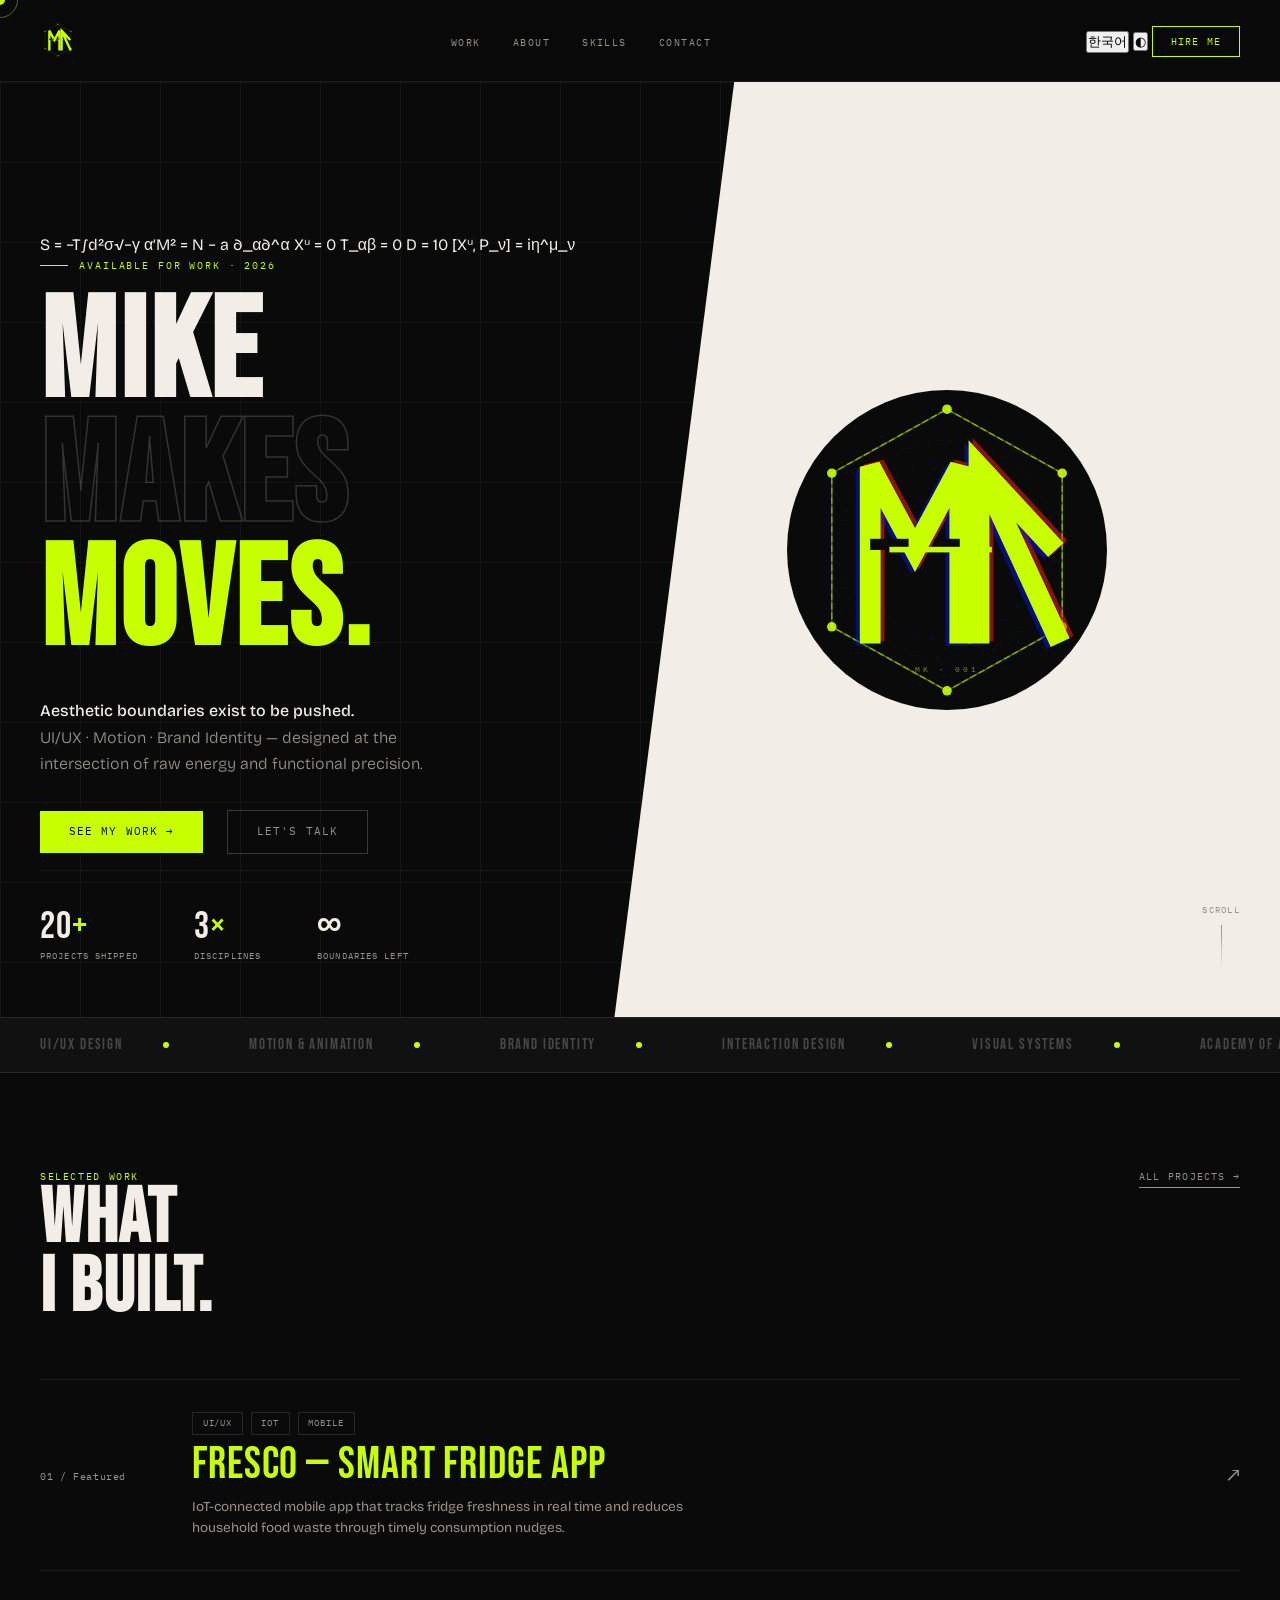
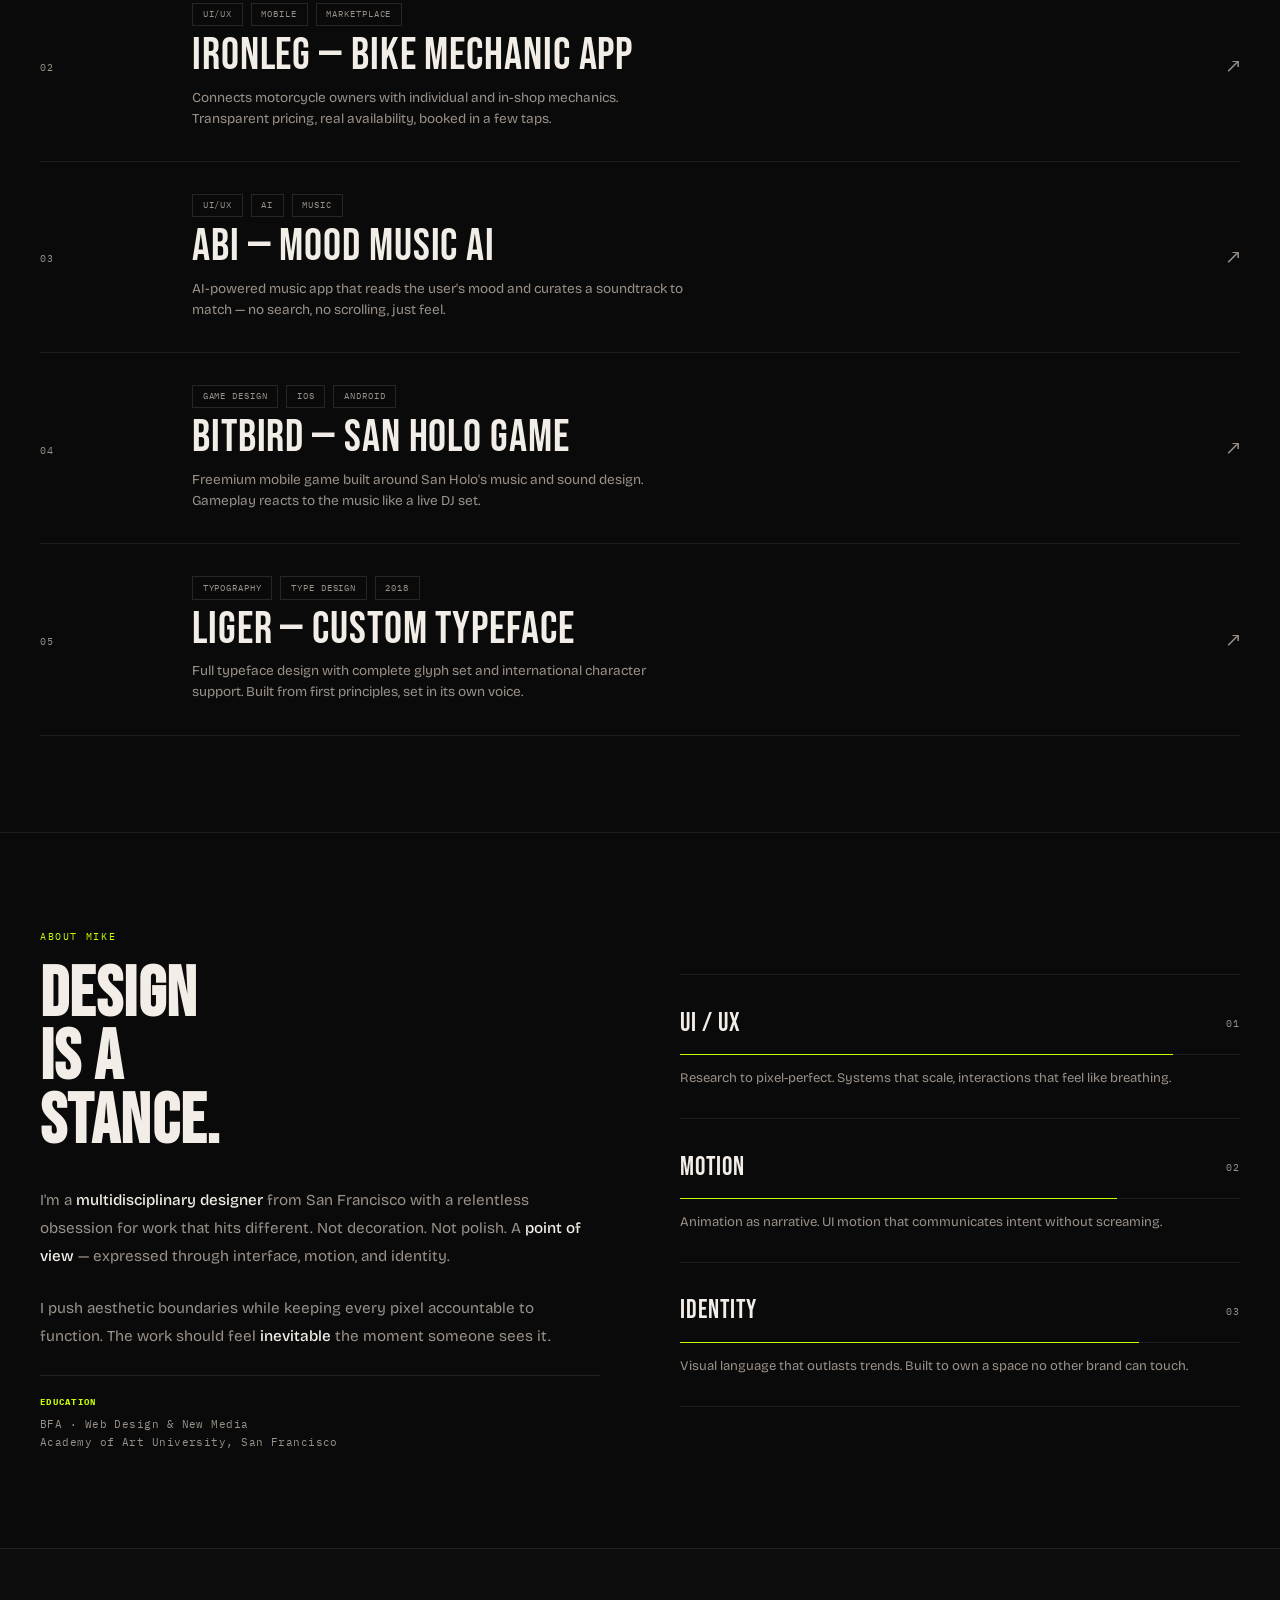
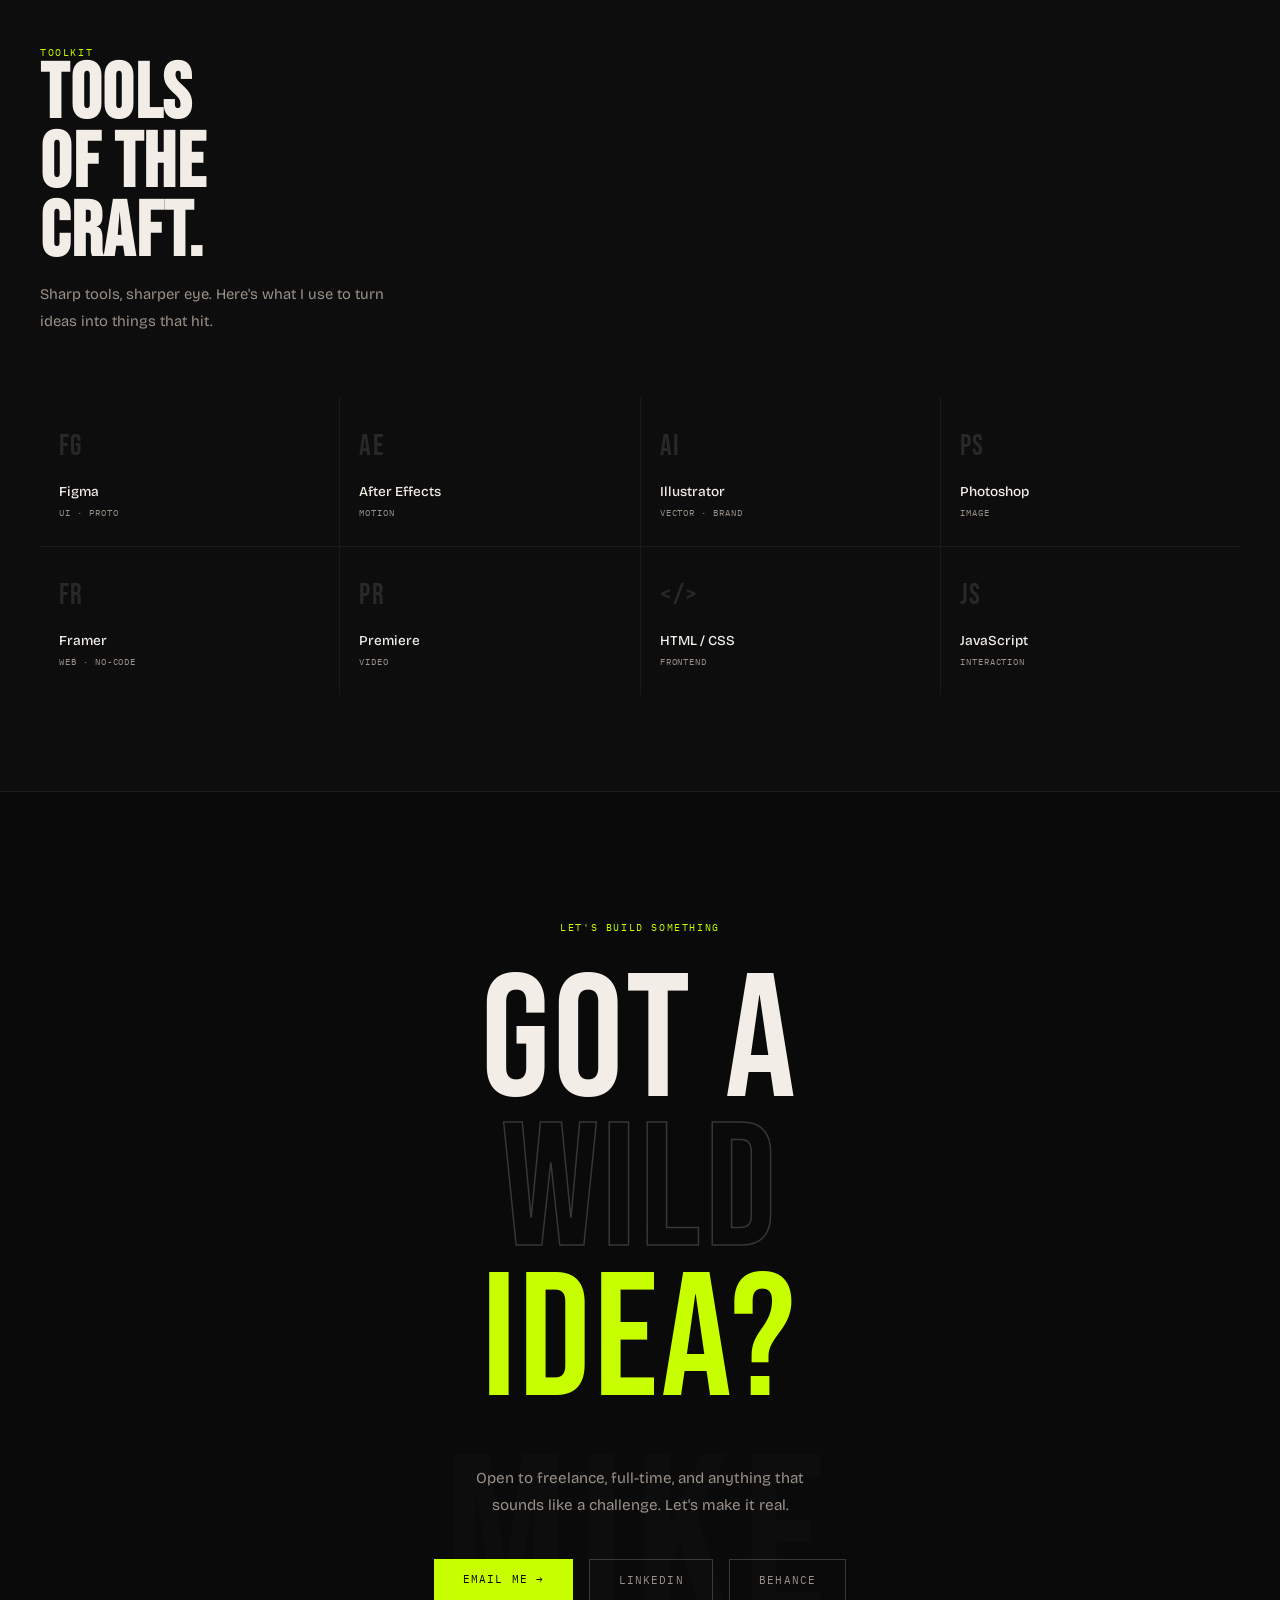
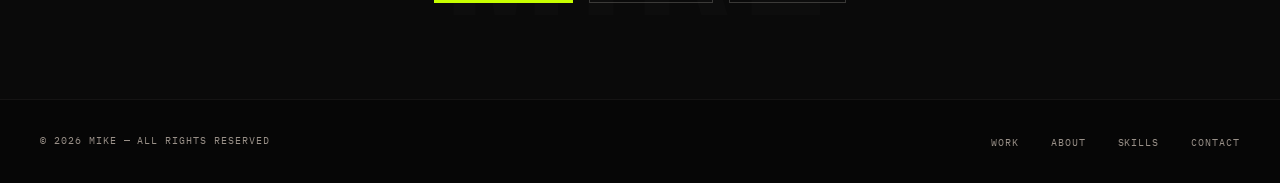
==== commit a31b77e3: "Replace placeholder projects with real work Fresco, ironleg, ABI, bitbird, Liger typeface — all five" ====
--- a/index.html
+++ b/index.html
@@ -166,11 +166,11 @@
       <div class="work-center">
         <div class="work-tags-row">
           <span class="wtag">UI/UX</span>
-          <span class="wtag">Product</span>
-          <span class="wtag">2024</span>
-        </div>
-        <div class="work-title-row" data-i18n="work.01.title">Nexus — Analytics Platform</div>
-        <div class="work-desc" data-i18n="work.01.desc">End-to-end redesign of a SaaS dashboard. Cut task completion time by 40% through radical information hierarchy.</div>
+          <span class="wtag">IoT</span>
+          <span class="wtag">Mobile</span>
+        </div>
+        <div class="work-title-row" data-i18n="work.01.title">Fresco — Smart Fridge App</div>
+        <div class="work-desc" data-i18n="work.01.desc">IoT-connected mobile app that tracks fridge freshness in real time and reduces household food waste through timely consumption nudges.</div>
       </div>
       <div class="work-arrow">↗</div>
     </div>
@@ -179,12 +179,12 @@
       <div class="work-idx">02</div>
       <div class="work-center">
         <div class="work-tags-row">
-          <span class="wtag">Branding</span>
-          <span class="wtag">Identity</span>
-          <span class="wtag">2024</span>
-        </div>
-        <div class="work-title-row" data-i18n="work.02.title">Orb Studio — Brand System</div>
-        <div class="work-desc" data-i18n="work.02.desc">Complete visual identity for a creative agency. Logo, typography, color language, and full brand guidelines.</div>
+          <span class="wtag">UI/UX</span>
+          <span class="wtag">Mobile</span>
+          <span class="wtag">Marketplace</span>
+        </div>
+        <div class="work-title-row" data-i18n="work.02.title">ironleg — Bike Mechanic App</div>
+        <div class="work-desc" data-i18n="work.02.desc">Connects motorcycle owners with individual and in-shop mechanics. Transparent pricing, real availability, booked in a few taps.</div>
       </div>
       <div class="work-arrow">↗</div>
     </div>
@@ -193,12 +193,12 @@
       <div class="work-idx">03</div>
       <div class="work-center">
         <div class="work-tags-row">
-          <span class="wtag">Motion</span>
-          <span class="wtag">After Effects</span>
-          <span class="wtag">2023</span>
-        </div>
-        <div class="work-title-row" data-i18n="work.03.title">Kinetic — Motion Reel</div>
-        <div class="work-desc" data-i18n="work.03.desc">A curated series of UI motion studies — transitions, micro-interactions, and animated brand moments.</div>
+          <span class="wtag">UI/UX</span>
+          <span class="wtag">AI</span>
+          <span class="wtag">Music</span>
+        </div>
+        <div class="work-title-row" data-i18n="work.03.title">ABI — Mood Music AI</div>
+        <div class="work-desc" data-i18n="work.03.desc">AI-powered music app that reads the user's mood and curates a soundtrack to match — no search, no scrolling, just feel.</div>
       </div>
       <div class="work-arrow">↗</div>
     </div>
@@ -207,12 +207,26 @@
       <div class="work-idx">04</div>
       <div class="work-center">
         <div class="work-tags-row">
-          <span class="wtag">UI/UX</span>
-          <span class="wtag">Mobile</span>
-          <span class="wtag">2023</span>
-        </div>
-        <div class="work-title-row" data-i18n="work.04.title">Pulse — Health App</div>
-        <div class="work-desc" data-i18n="work.04.desc">Mobile-first health tracking app designed around calm, clarity, and behavioral momentum.</div>
+          <span class="wtag">Game Design</span>
+          <span class="wtag">iOS</span>
+          <span class="wtag">Android</span>
+        </div>
+        <div class="work-title-row" data-i18n="work.04.title">bitbird — San Holo Game</div>
+        <div class="work-desc" data-i18n="work.04.desc">Freemium mobile game built around San Holo's music and sound design. Gameplay reacts to the music like a live DJ set.</div>
+      </div>
+      <div class="work-arrow">↗</div>
+    </div>
+
+    <div class="work-item reveal">
+      <div class="work-idx">05</div>
+      <div class="work-center">
+        <div class="work-tags-row">
+          <span class="wtag">Typography</span>
+          <span class="wtag">Type Design</span>
+          <span class="wtag">2018</span>
+        </div>
+        <div class="work-title-row" data-i18n="work.05.title">Liger — Custom Typeface</div>
+        <div class="work-desc" data-i18n="work.05.desc">Full typeface design with complete glyph set and international character support. Built from first principles, set in its own voice.</div>
       </div>
       <div class="work-arrow">↗</div>
     </div>
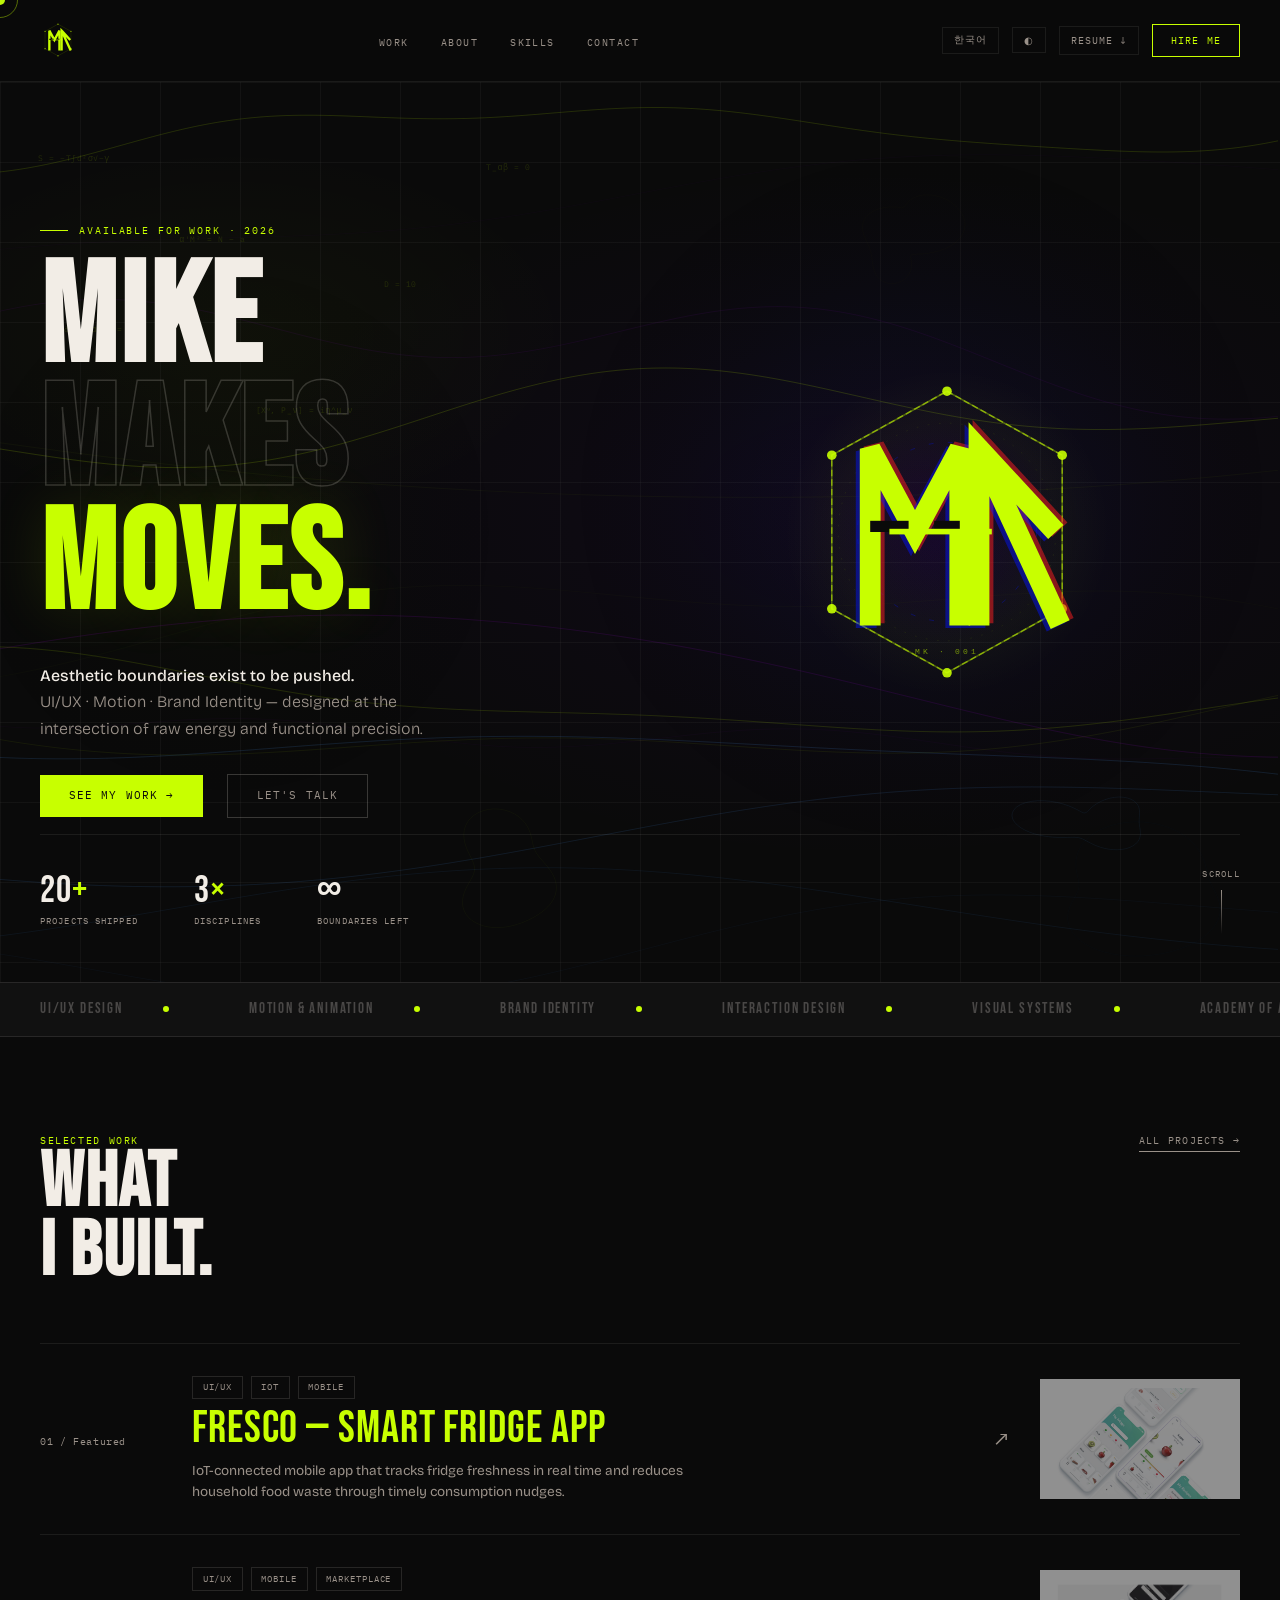
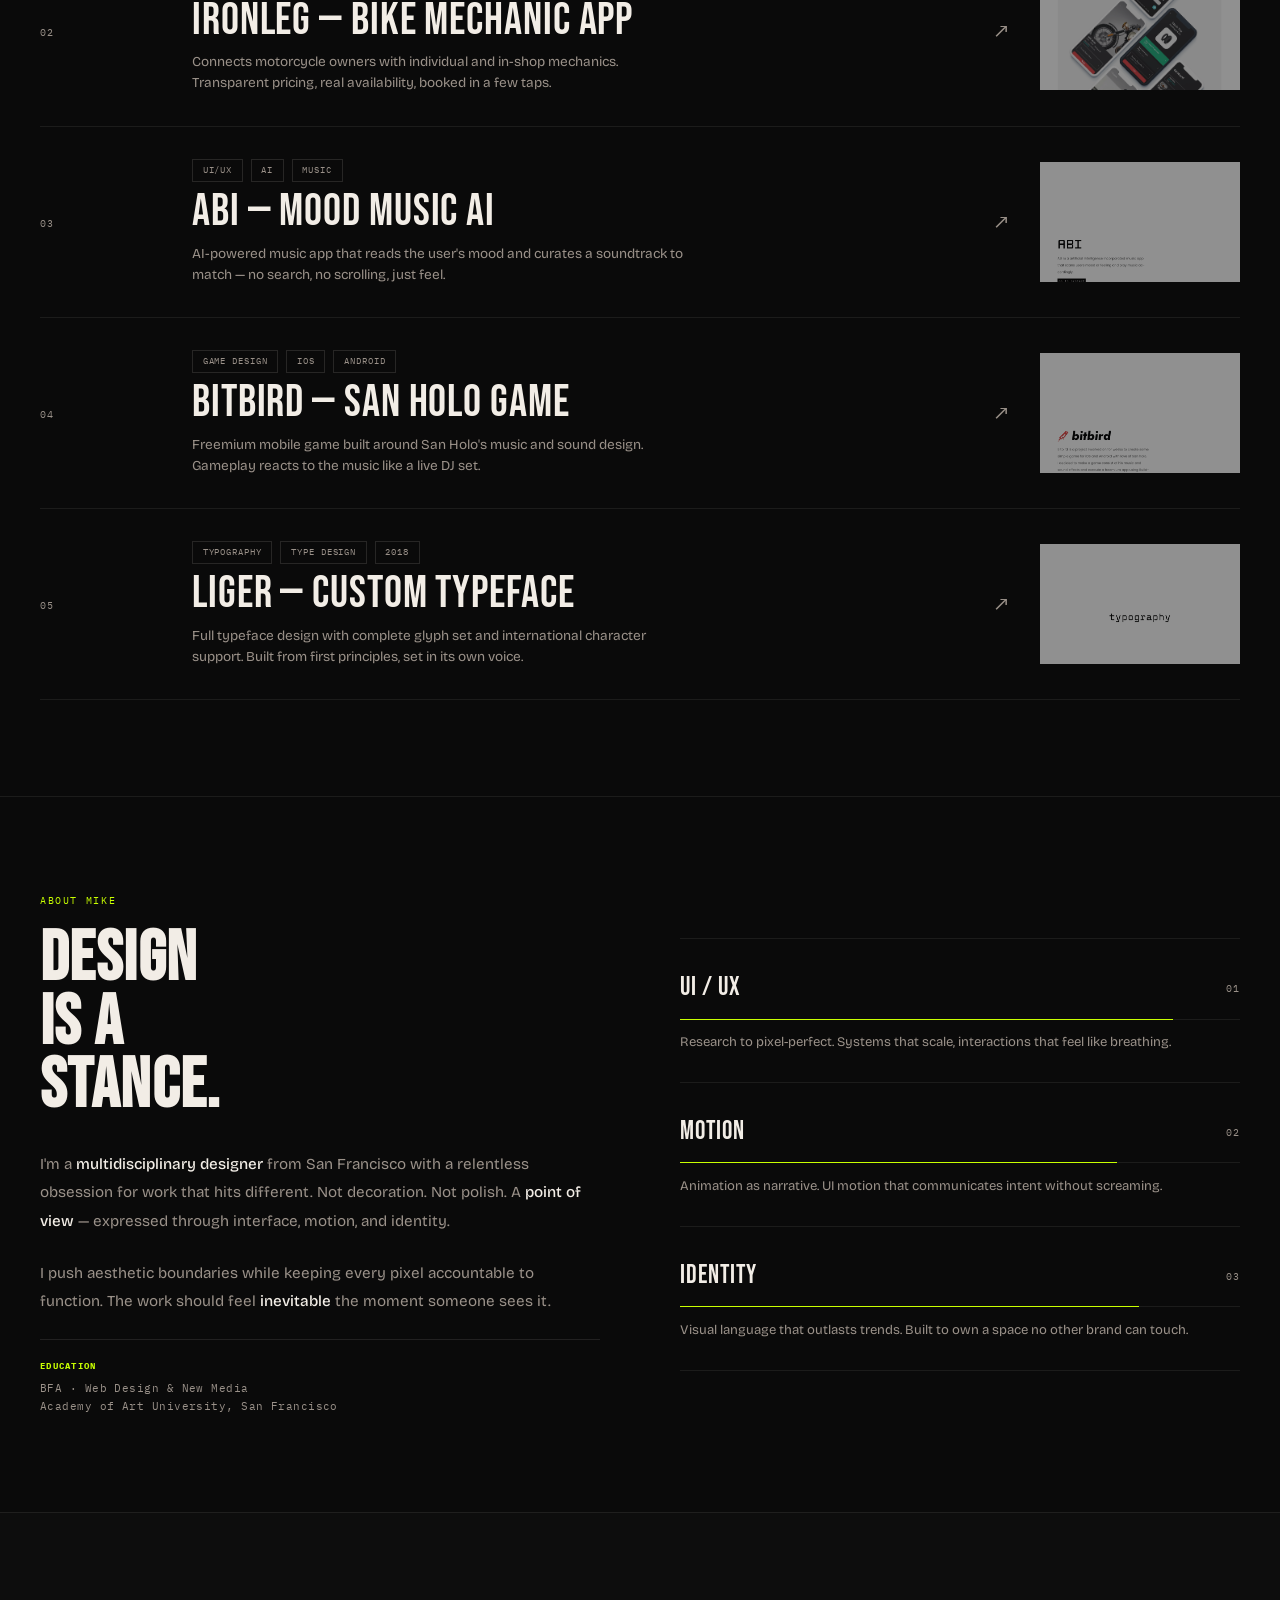
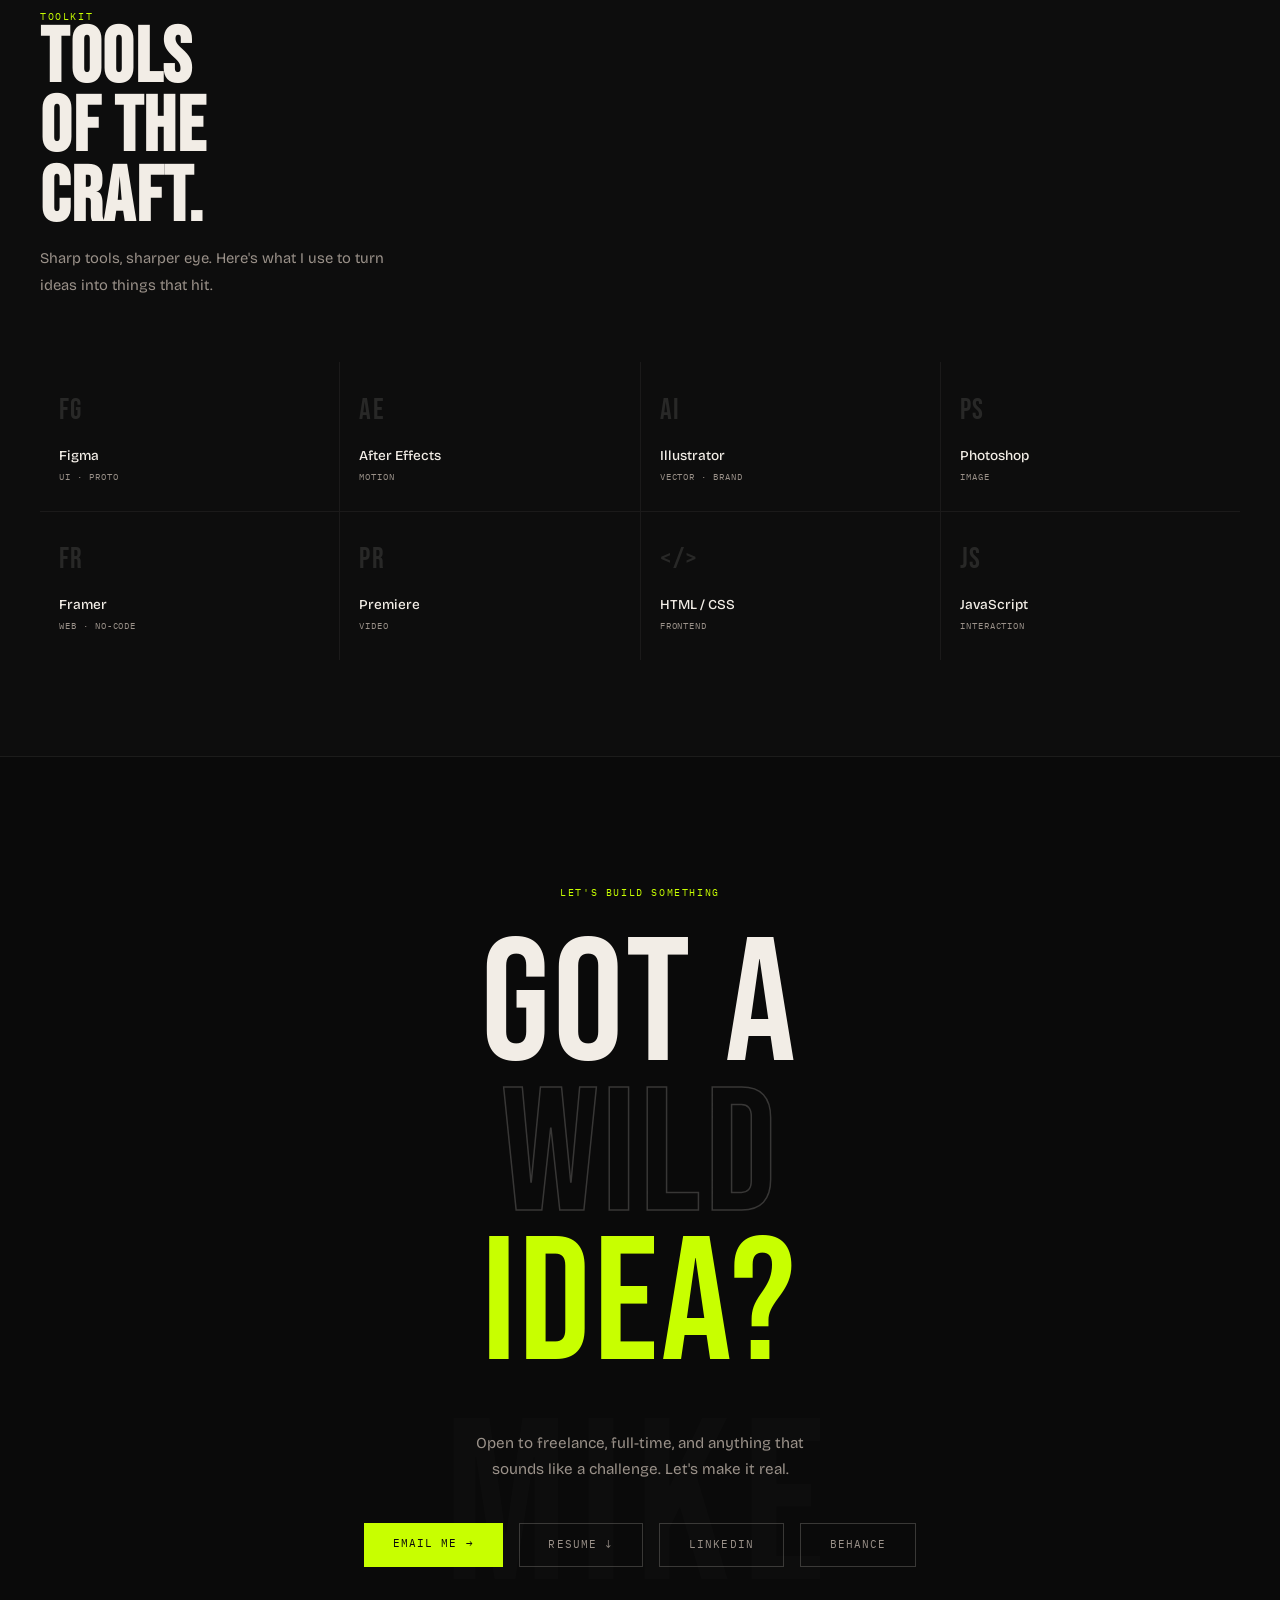
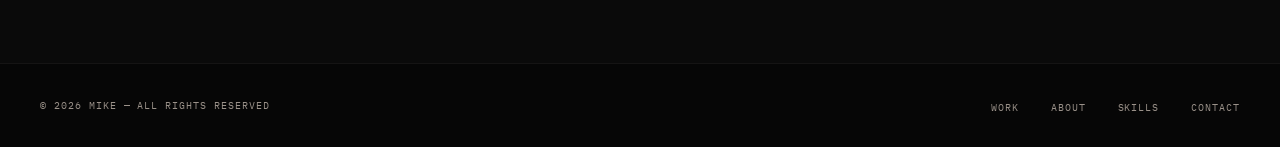
==== commit dee7d902: "Add case study pages for all 5 projects with extracted binder images - Created fresco.html, abi.html" ====
--- a/index.html
+++ b/index.html
@@ -42,6 +42,7 @@
   <div class="nav-toggles">
     <button class="toggle-btn" id="lang-toggle">한국어</button>
     <button class="toggle-btn" id="invert-toggle">◐</button>
+    <a href="assets/resume.pdf" download class="toggle-btn">Resume ↓</a>
     <a href="#contact" class="n-hire" data-i18n="nav.hire">Hire me</a>
   </div>
 </nav>
@@ -161,7 +162,7 @@
   </div>
 
   <div class="works-list">
-    <div class="work-item featured-row reveal">
+    <a href="fresco.html" class="work-item featured-row reveal">
       <div class="work-idx">01 / Featured</div>
       <div class="work-center">
         <div class="work-tags-row">
@@ -173,9 +174,10 @@
         <div class="work-desc" data-i18n="work.01.desc">IoT-connected mobile app that tracks fridge freshness in real time and reduces household food waste through timely consumption nudges.</div>
       </div>
       <div class="work-arrow">↗</div>
-    </div>
-
-    <div class="work-item reveal">
+      <img src="assets/fresco/5.png" alt="Fresco app mockup" class="work-preview"/>
+    </a>
+
+    <a href="ironleg.html" class="work-item reveal" style="display:grid;grid-template-columns:120px 1fr auto 200px;">
       <div class="work-idx">02</div>
       <div class="work-center">
         <div class="work-tags-row">
@@ -187,9 +189,10 @@
         <div class="work-desc" data-i18n="work.02.desc">Connects motorcycle owners with individual and in-shop mechanics. Transparent pricing, real availability, booked in a few taps.</div>
       </div>
       <div class="work-arrow">↗</div>
-    </div>
-
-    <div class="work-item reveal">
+      <img src="assets/ironleg/5.png" alt="ironleg app mockup" class="work-preview"/>
+    </a>
+
+    <a href="abi.html" class="work-item reveal">
       <div class="work-idx">03</div>
       <div class="work-center">
         <div class="work-tags-row">
@@ -201,9 +204,10 @@
         <div class="work-desc" data-i18n="work.03.desc">AI-powered music app that reads the user's mood and curates a soundtrack to match — no search, no scrolling, just feel.</div>
       </div>
       <div class="work-arrow">↗</div>
-    </div>
-
-    <div class="work-item reveal">
+      <img src="assets/abi/1.png" alt="ABI mood music app" class="work-preview"/>
+    </a>
+
+    <a href="bitbird.html" class="work-item reveal">
       <div class="work-idx">04</div>
       <div class="work-center">
         <div class="work-tags-row">
@@ -215,9 +219,10 @@
         <div class="work-desc" data-i18n="work.04.desc">Freemium mobile game built around San Holo's music and sound design. Gameplay reacts to the music like a live DJ set.</div>
       </div>
       <div class="work-arrow">↗</div>
-    </div>
-
-    <div class="work-item reveal">
+      <img src="assets/bitbird/1.png" alt="bitbird game mockup" class="work-preview"/>
+    </a>
+
+    <a href="liger.html" class="work-item reveal">
       <div class="work-idx">05</div>
       <div class="work-center">
         <div class="work-tags-row">
@@ -229,7 +234,8 @@
         <div class="work-desc" data-i18n="work.05.desc">Full typeface design with complete glyph set and international character support. Built from first principles, set in its own voice.</div>
       </div>
       <div class="work-arrow">↗</div>
-    </div>
+      <img src="assets/liger/1.png" alt="Liger typeface specimen" class="work-preview"/>
+    </a>
   </div>
 </section>
 
@@ -311,6 +317,7 @@
   <p class="contact-meta reveal" data-i18n="contact.meta">Open to freelance, full-time, and anything that sounds like a challenge. Let's make it real.</p>
   <div class="contact-btns reveal">
     <a href="mailto:friscomike94@gmail.com" class="btn-primary" data-i18n="contact.email">Email me →</a>
+    <a href="assets/resume.pdf" download class="btn-ghost">Resume ↓</a>
     <a href="https://linkedin.com/in/mike" class="btn-ghost" target="_blank">LinkedIn</a>
     <a href="https://behance.net/mike" class="btn-ghost" target="_blank">Behance</a>
   </div>
--- a/css/style.css
+++ b/css/style.css
@@ -88,6 +88,9 @@
   grid-template-rows: 1fr auto;
   padding: 0 2.5rem 3rem;
   position: relative; overflow: hidden;
+  background-image:
+    radial-gradient(ellipse 70% 55% at 68% 48%, rgba(90,0,200,0.07) 0%, transparent 70%),
+    radial-gradient(ellipse 45% 35% at 18% 28%, rgba(200,255,0,0.03) 0%, transparent 60%);
 }
 .hero-bg-grid {
   position: absolute; inset: 0;
@@ -98,18 +101,13 @@
   pointer-events: none;
 }
 .hero-diagonal {
-  position: absolute; top: 0; right: 0;
-  width: 52%; height: 100%;
-  background: var(--paper);
-  clip-path: polygon(18% 0, 100% 0, 100% 100%, 0% 100%);
-  pointer-events: none;
+  display: none;
 }
 .hero-diagonal-inner {
   position: absolute; top: 0; right: 0;
   width: 52%; height: 100%;
-  clip-path: polygon(18% 0, 100% 0, 100% 100%, 0% 100%);
   display: flex; align-items: center; justify-content: center;
-  overflow: hidden; pointer-events: none;
+  pointer-events: none;
 }
 .hero-shape-container {
   display: flex; align-items: center; justify-content: center;
@@ -117,7 +115,7 @@
 }
 .hero-circle {
   width: 320px; height: 320px;
-  background: var(--ink);
+  background: radial-gradient(circle, rgba(90,0,200,0.08) 0%, rgba(200,255,0,0.03) 50%, transparent 72%);
   border-radius: 50%;
   display: flex; align-items: center; justify-content: center;
   pointer-events: auto;
@@ -148,8 +146,13 @@
 .hero-h1 .ghost {
   -webkit-text-stroke: 1.5px rgba(242,237,230,0.18);
   color: transparent;
-}
-.hero-h1 .acid-word { color: var(--acid); }
+  animation: q-uncertainty 7s ease-in-out infinite;
+}
+.hero-h1 .acid-word {
+  color: var(--acid);
+  text-shadow: 0 0 60px rgba(200,255,0,0.12);
+  animation: q-energy 4.5s ease-in-out infinite;
+}
 .hero-sub {
   font-size: 1rem; color: var(--muted);
   max-width: 400px; line-height: 1.65;
@@ -208,6 +211,47 @@
   50% { transform: scaleY(.3); opacity: .2; }
 }
 
+/* ── QUANTUM FIELD ── */
+#quantum-canvas {
+  position: absolute; inset: 0;
+  width: 100%; height: 100%;
+  pointer-events: none;
+}
+.q-readouts {
+  position: absolute; inset: 0;
+  pointer-events: none;
+}
+.q-eq {
+  position: absolute;
+  font-family: var(--f-mono); font-size: .52rem;
+  color: rgba(200,255,0,0.13); letter-spacing: .06em;
+  white-space: nowrap; line-height: 1;
+  animation: q-flicker linear infinite;
+}
+.q-eq:nth-child(1) { animation-duration: 5.3s; }
+.q-eq:nth-child(2) { animation-duration: 7.1s; animation-delay: -2.2s; }
+.q-eq:nth-child(3) { animation-duration: 4.8s; animation-delay: -1.1s; }
+.q-eq:nth-child(4) { animation-duration: 6.6s; animation-delay: -3.7s; }
+.q-eq:nth-child(5) { animation-duration: 3.9s; animation-delay: -0.8s; }
+.q-eq:nth-child(6) { animation-duration: 8.2s; animation-delay: -5.0s; }
+@keyframes q-flicker {
+  0%, 100% { opacity: 1; }
+  18%  { opacity: 0.3; }
+  42%  { opacity: 0.9; }
+  61%  { opacity: 0.15; }
+  79%  { opacity: 0.65; }
+}
+@keyframes q-uncertainty {
+  0%, 100% { opacity: 0.72; }
+  28%  { opacity: 0.28; }
+  55%  { opacity: 0.9; }
+  75%  { opacity: 0.45; }
+}
+@keyframes q-energy {
+  0%, 100% { text-shadow: 0 0 60px rgba(200,255,0,0.12); }
+  50%       { text-shadow: 0 0 80px rgba(200,255,0,0.32), 0 0 140px rgba(200,255,0,0.07); }
+}
+
 /* ── TICKER ── */
 .ticker {
   overflow: hidden;
@@ -258,13 +302,20 @@
 .works-list { display: flex; flex-direction: column; gap: 0; }
 .work-item {
   display: grid;
-  grid-template-columns: 120px 1fr auto;
+  grid-template-columns: 120px 1fr auto 200px;
   align-items: center; gap: 2rem;
   padding: 2rem 0;
   border-top: 1px solid var(--border);
   transition: padding-left .3s;
   position: relative;
 }
+.work-preview {
+  width: 200px; height: 120px;
+  object-fit: cover; object-position: center top;
+  opacity: 0.55; transition: opacity .3s;
+  display: block;
+}
+.work-item:hover .work-preview { opacity: 1; }
 .work-item:last-child { border-bottom: 1px solid var(--border); }
 .work-item:hover { padding-left: 1rem; }
 .work-item::before {
@@ -421,3 +472,56 @@
 /* ── REVEAL ── */
 .reveal { opacity: 0; transform: translateY(40px); transition: opacity .8s ease, transform .8s ease; }
 .reveal.in { opacity: 1; transform: translateY(0); }
+
+/* ── NAV TOGGLES ── */
+.nav-toggles { display: flex; align-items: center; gap: .8rem; }
+.toggle-btn {
+  background: none; border: 1px solid var(--border);
+  font-family: var(--f-mono); font-size: .6rem;
+  text-transform: uppercase; letter-spacing: .1em;
+  color: var(--muted); padding: .35rem .7rem;
+  cursor: none; transition: color .15s, border-color .15s;
+}
+.toggle-btn:hover { color: var(--acid); border-color: var(--acid); }
+
+/* ── INVERTED THEME ── */
+body.inverted {
+  --ink: #f2ede6;
+  --paper: #0a0a0a;
+  --muted: #6b6460;
+  --border: rgba(10,10,10,0.1);
+}
+body.inverted nav { background: rgba(242,237,230,0.95); }
+body.inverted .hero-bg-grid {
+  background-image:
+    linear-gradient(rgba(10,10,10,.04) 1px, transparent 1px),
+    linear-gradient(90deg, rgba(10,10,10,.04) 1px, transparent 1px);
+  background-size: 80px 80px;
+}
+body.inverted .hero-h1 .ghost { -webkit-text-stroke: 1.5px rgba(10,10,10,0.18); }
+body.inverted .btn-ghost { border-color: rgba(10,10,10,.2); }
+body.inverted .wtag { border-color: rgba(10,10,10,.12); }
+body.inverted .ticker {
+  background: #e5e0d9;
+  border-top-color: rgba(10,10,10,.1);
+  border-bottom-color: rgba(10,10,10,.1);
+}
+body.inverted .ticker-item { color: rgba(10,10,10,.3); }
+body.inverted #skills { background: #e8e3dc; }
+body.inverted .sk { background: #e8e3dc; }
+body.inverted .sk:hover { background: #ddd8d1; }
+body.inverted .sk-abbr { color: rgba(10,10,10,.12); }
+body.inverted .skills-mosaic { background: rgba(10,10,10,.06); }
+body.inverted .about-edu { border-top-color: rgba(10,10,10,.1); }
+body.inverted .discipline-card { border-top-color: rgba(10,10,10,.08); border-bottom-color: rgba(10,10,10,.08); }
+body.inverted .disc-bar { background: rgba(10,10,10,.08); }
+body.inverted .contact-bg-text { color: rgba(10,10,10,.03); }
+body.inverted .contact-giant .line2 { -webkit-text-stroke: 1.5px rgba(10,10,10,.2); }
+body.inverted footer { background: #ede8e1; border-top-color: rgba(10,10,10,.08); }
+
+/* ── KOREAN FONTS ── */
+body.ko { font-family: 'Noto Sans KR', var(--f-body); }
+body.ko .hero-h1,
+body.ko .section-h,
+body.ko .about-h,
+body.ko .contact-giant { font-family: 'Black Han Sans', var(--f-display); }
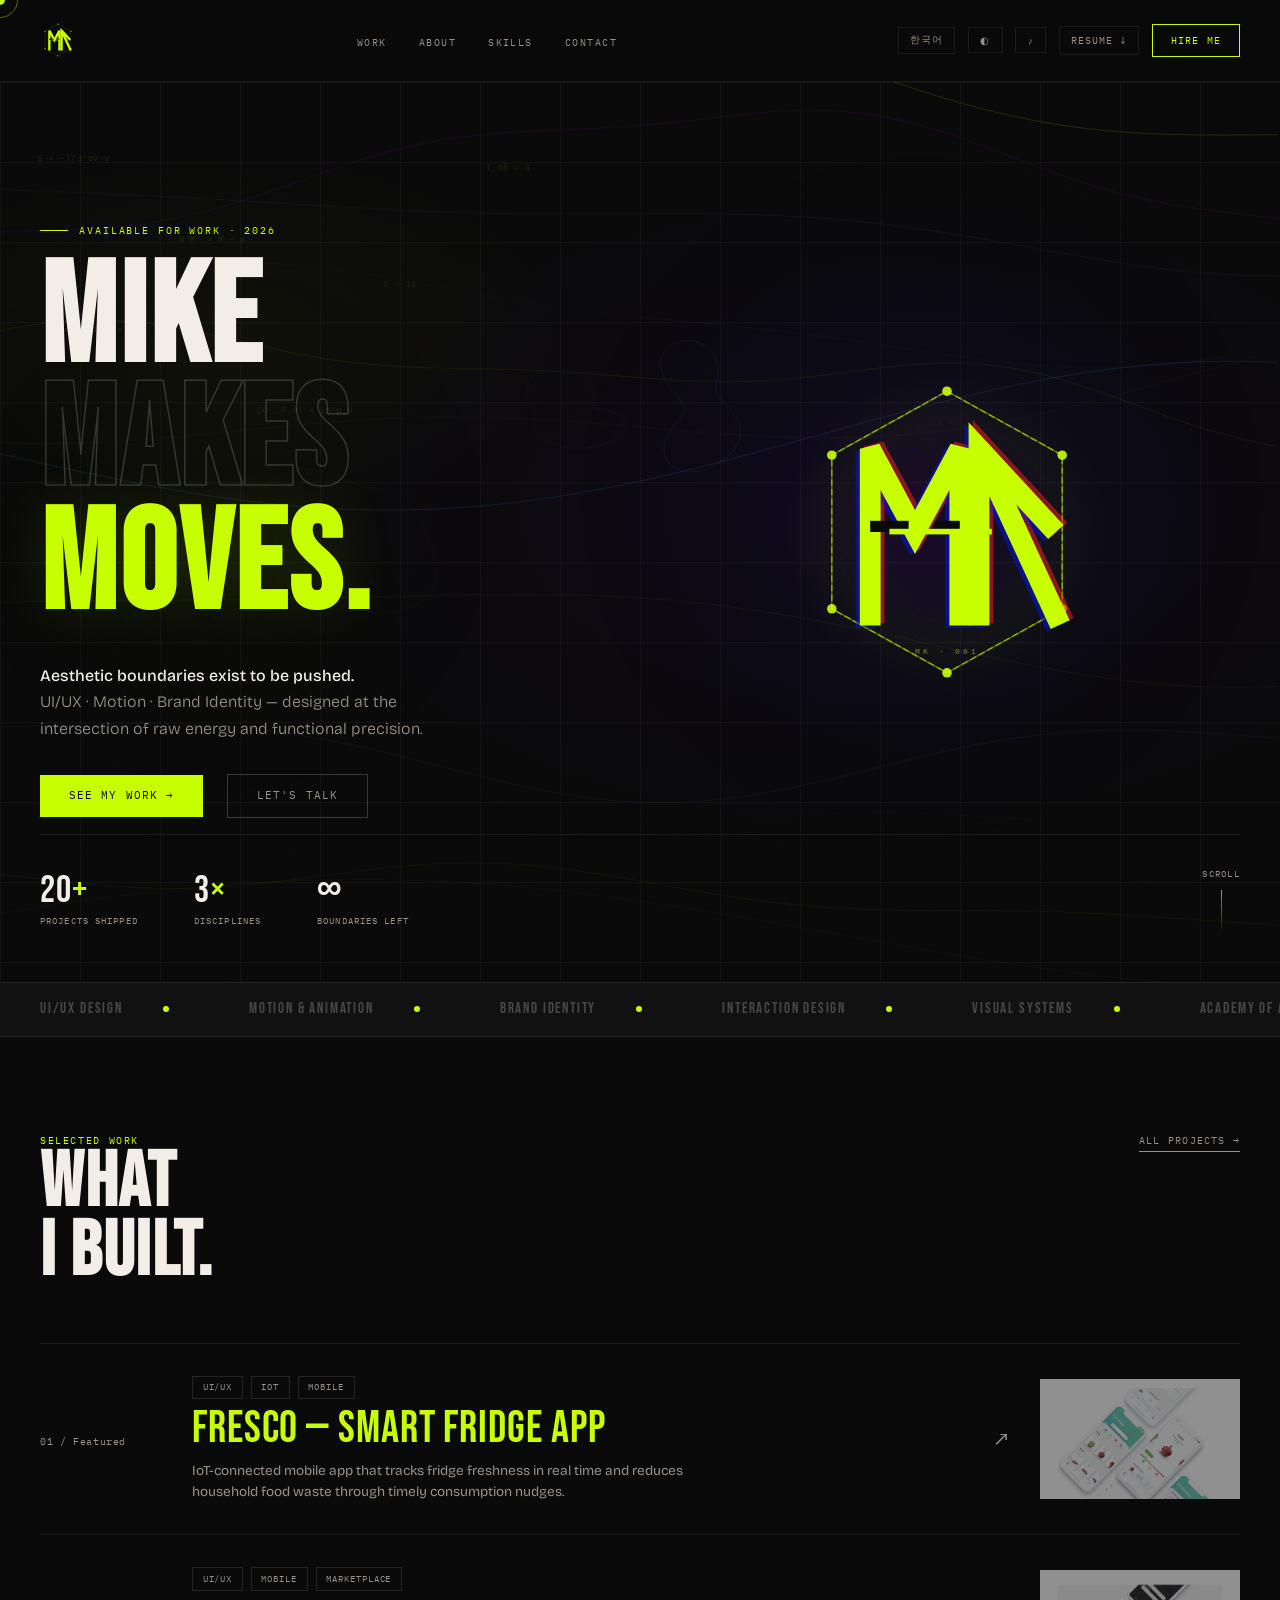
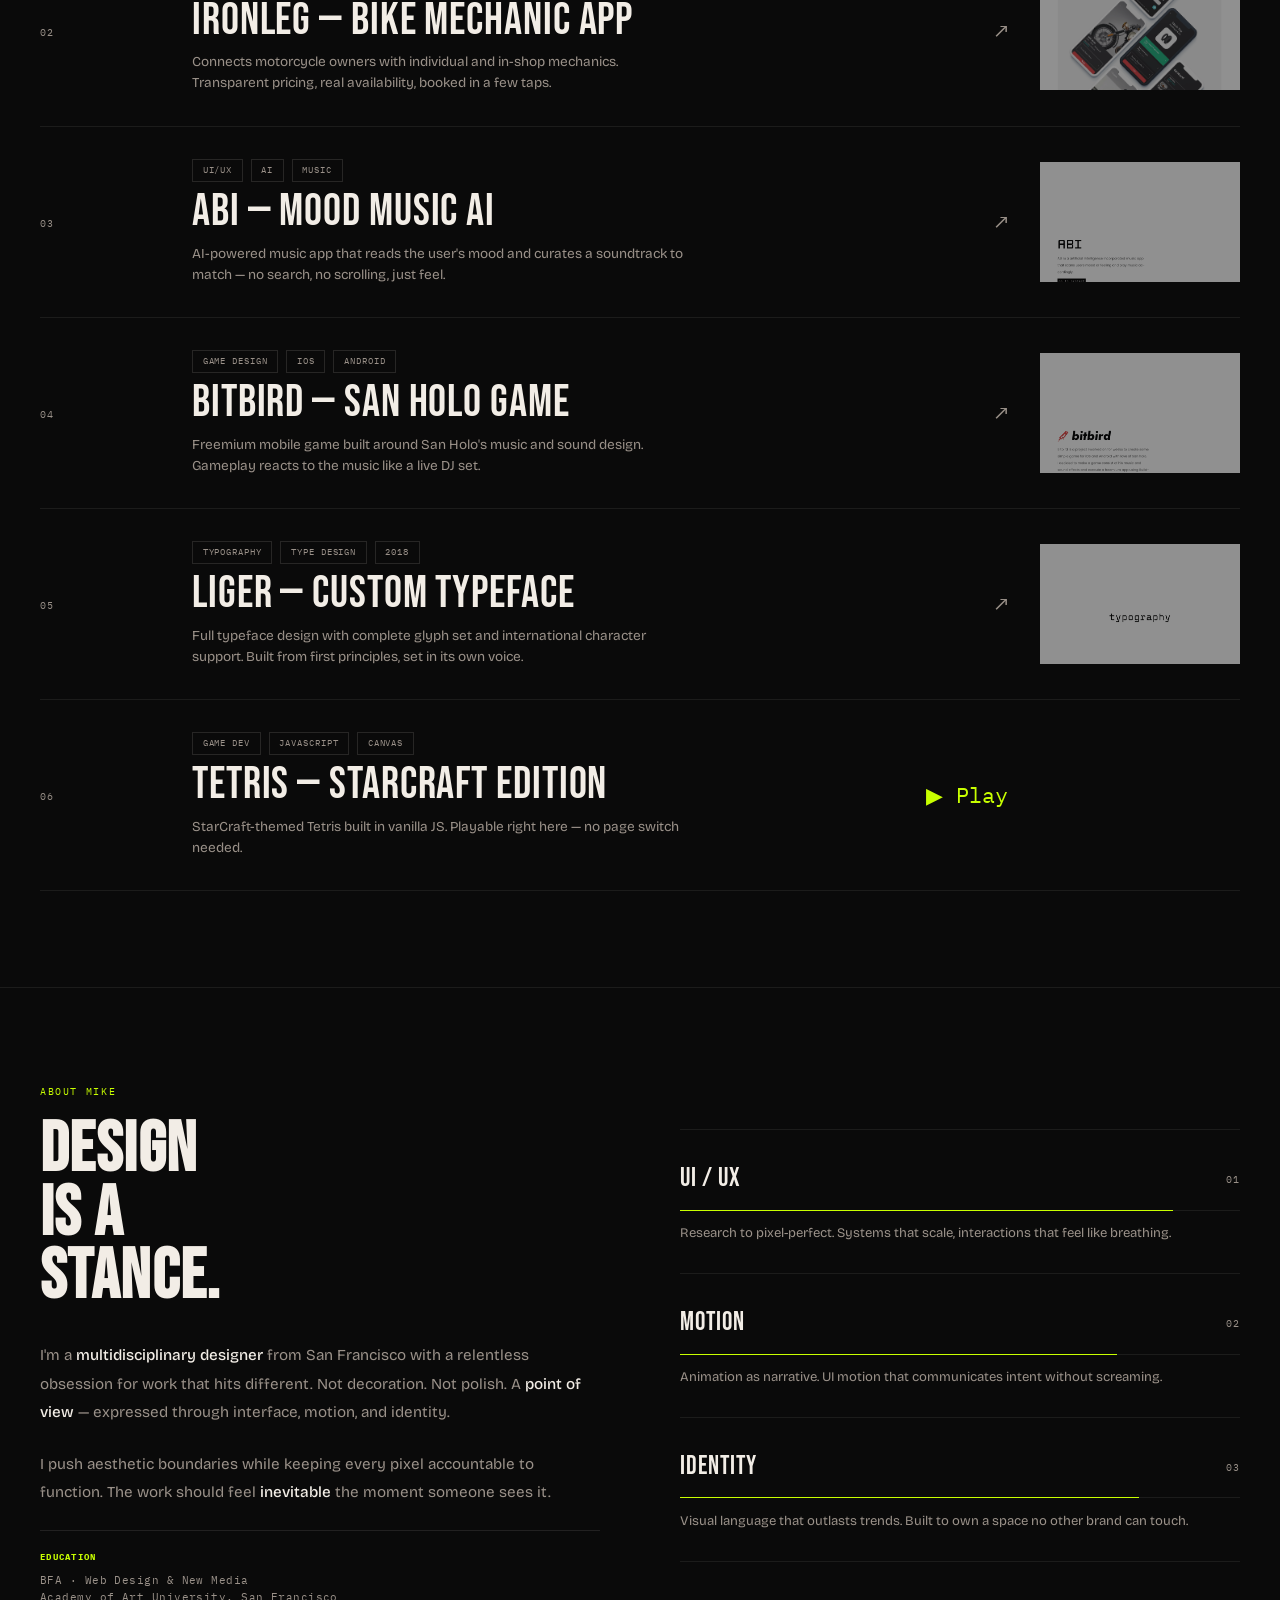
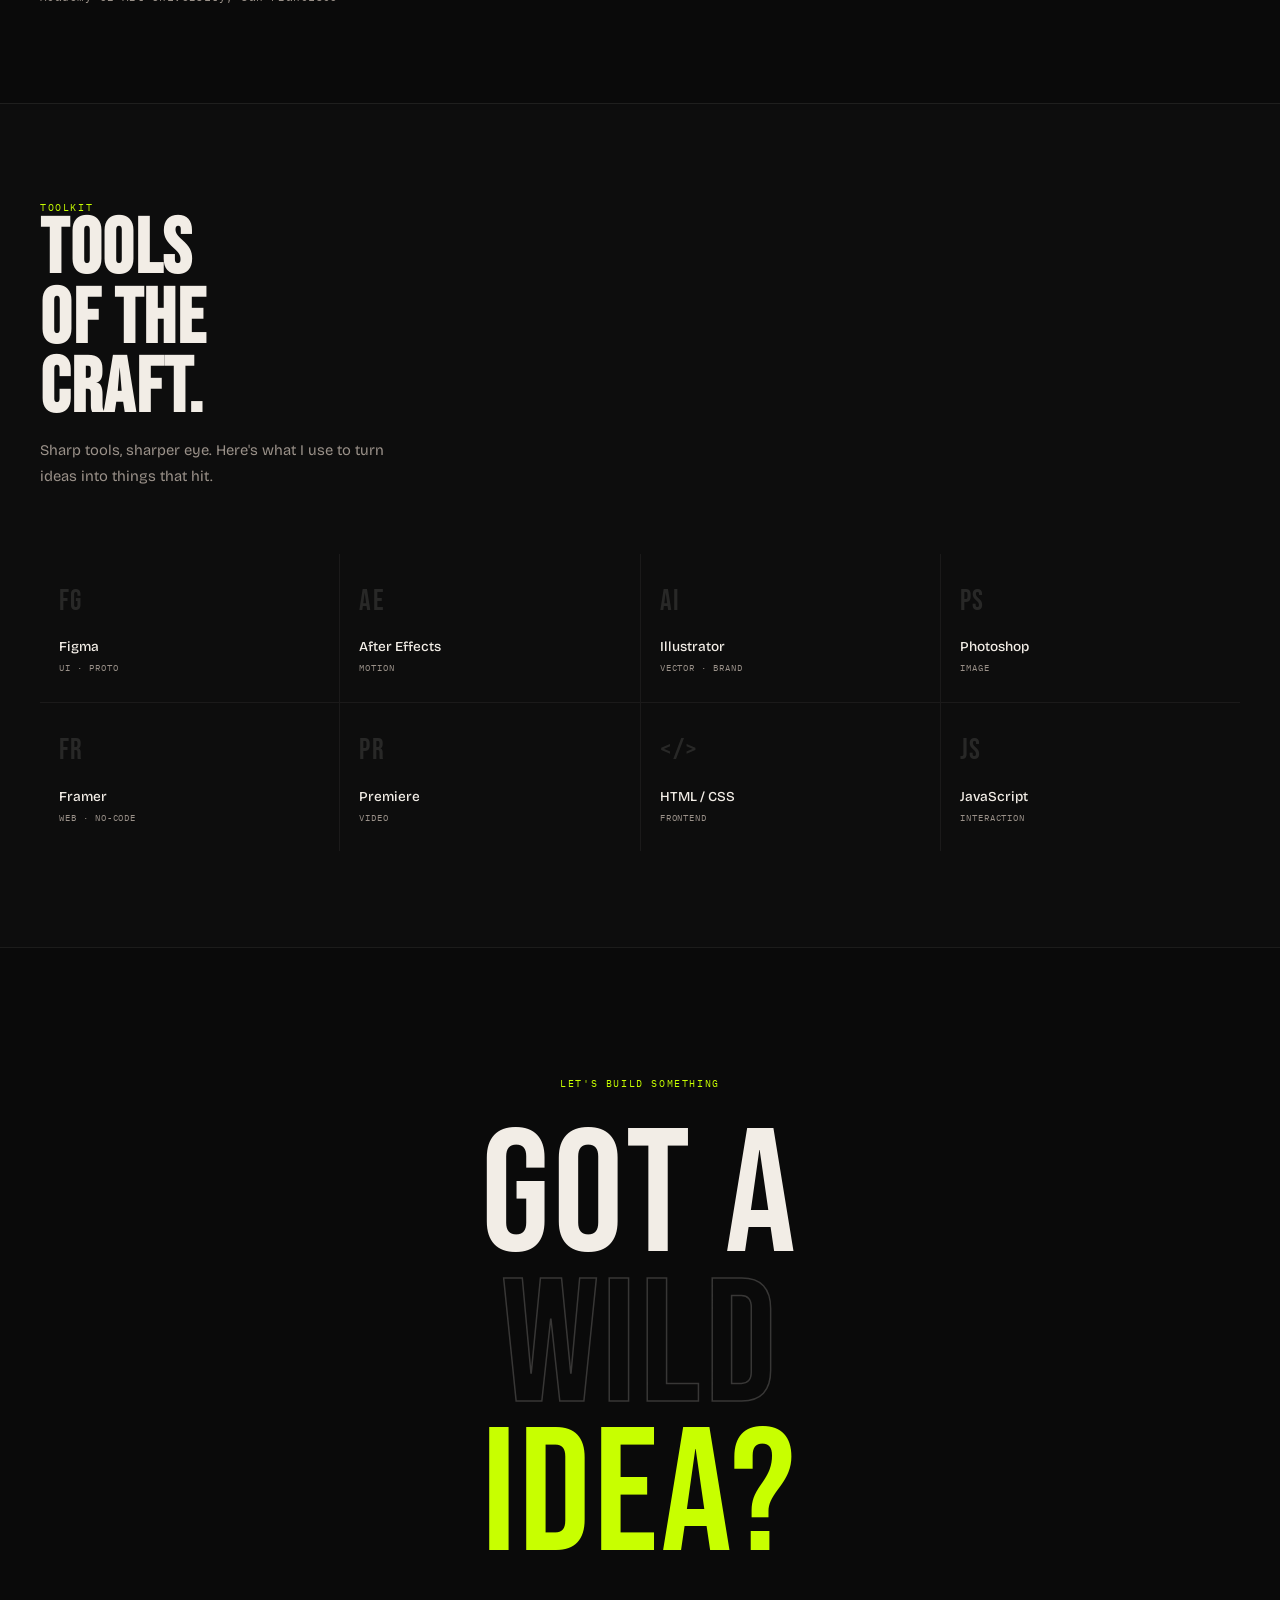
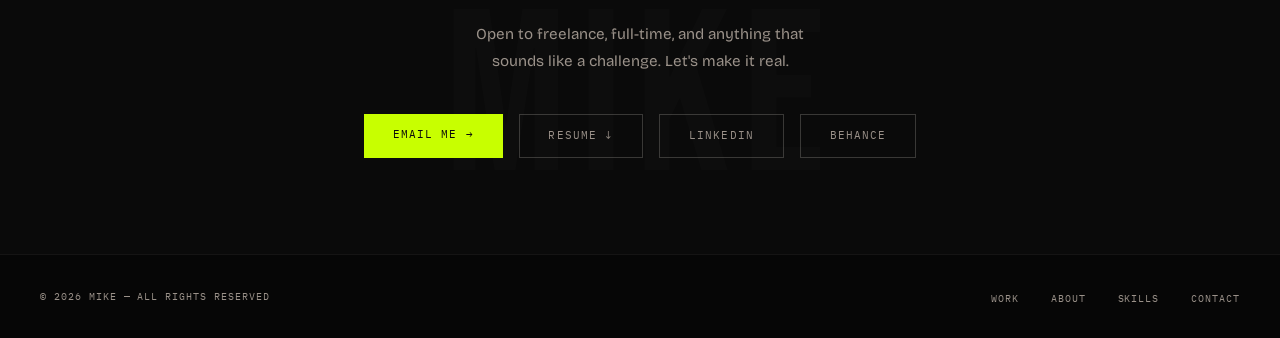
==== commit 610f16f9: "Add Tetris game playable inline via modal overlay Adds StarCraft-themed Tetris (vanilla JS/Canvas) a" ====
--- a/index.html
+++ b/index.html
@@ -42,6 +42,8 @@
   <div class="nav-toggles">
     <button class="toggle-btn" id="lang-toggle">한국어</button>
     <button class="toggle-btn" id="invert-toggle">◐</button>
+    <button class="toggle-btn" id="music-toggle" title="Beethoven — Symphony No. 9">♪</button>
+    <audio id="bg-audio" src="assets/beethoven9_climax.mp3" loop preload="none"></audio>
     <a href="assets/resume.pdf" download class="toggle-btn">Resume ↓</a>
     <a href="#contact" class="n-hire" data-i18n="nav.hire">Hire me</a>
   </div>
@@ -236,8 +238,30 @@
       <div class="work-arrow">↗</div>
       <img src="assets/liger/1.png" alt="Liger typeface specimen" class="work-preview"/>
     </a>
-  </div>
-</section>
+
+    <div class="work-item reveal" id="tetris-work-item" style="cursor:pointer;">
+      <div class="work-idx">06</div>
+      <div class="work-center">
+        <div class="work-tags-row">
+          <span class="wtag">Game Dev</span>
+          <span class="wtag">JavaScript</span>
+          <span class="wtag">Canvas</span>
+        </div>
+        <div class="work-title-row">Tetris — StarCraft Edition</div>
+        <div class="work-desc">StarCraft-themed Tetris built in vanilla JS. Playable right here — no page switch needed.</div>
+      </div>
+      <div class="work-arrow" style="color:var(--acid)">▶ Play</div>
+    </div>
+  </div>
+</section>
+
+<!-- TETRIS MODAL -->
+<div id="tetris-modal" style="display:none;position:fixed;inset:0;z-index:9999;background:rgba(10,10,10,0.92);backdrop-filter:blur(6px);align-items:center;justify-content:center;">
+  <div style="position:relative;width:min(98vw,860px);height:min(95vh,640px);border:1px solid var(--acid);box-shadow:0 0 40px rgba(200,255,0,0.15);">
+    <button id="tetris-close" style="position:absolute;top:-40px;right:0;background:none;border:none;color:var(--acid);font-family:var(--f-mono);font-size:13px;letter-spacing:2px;cursor:pointer;padding:6px 12px;opacity:0.8;">✕ CLOSE</button>
+    <iframe id="tetris-frame" src="" title="Tetris — StarCraft Edition" style="width:100%;height:100%;border:none;display:block;"></iframe>
+  </div>
+</div>
 
 <!-- ABOUT -->
 <section id="about">
